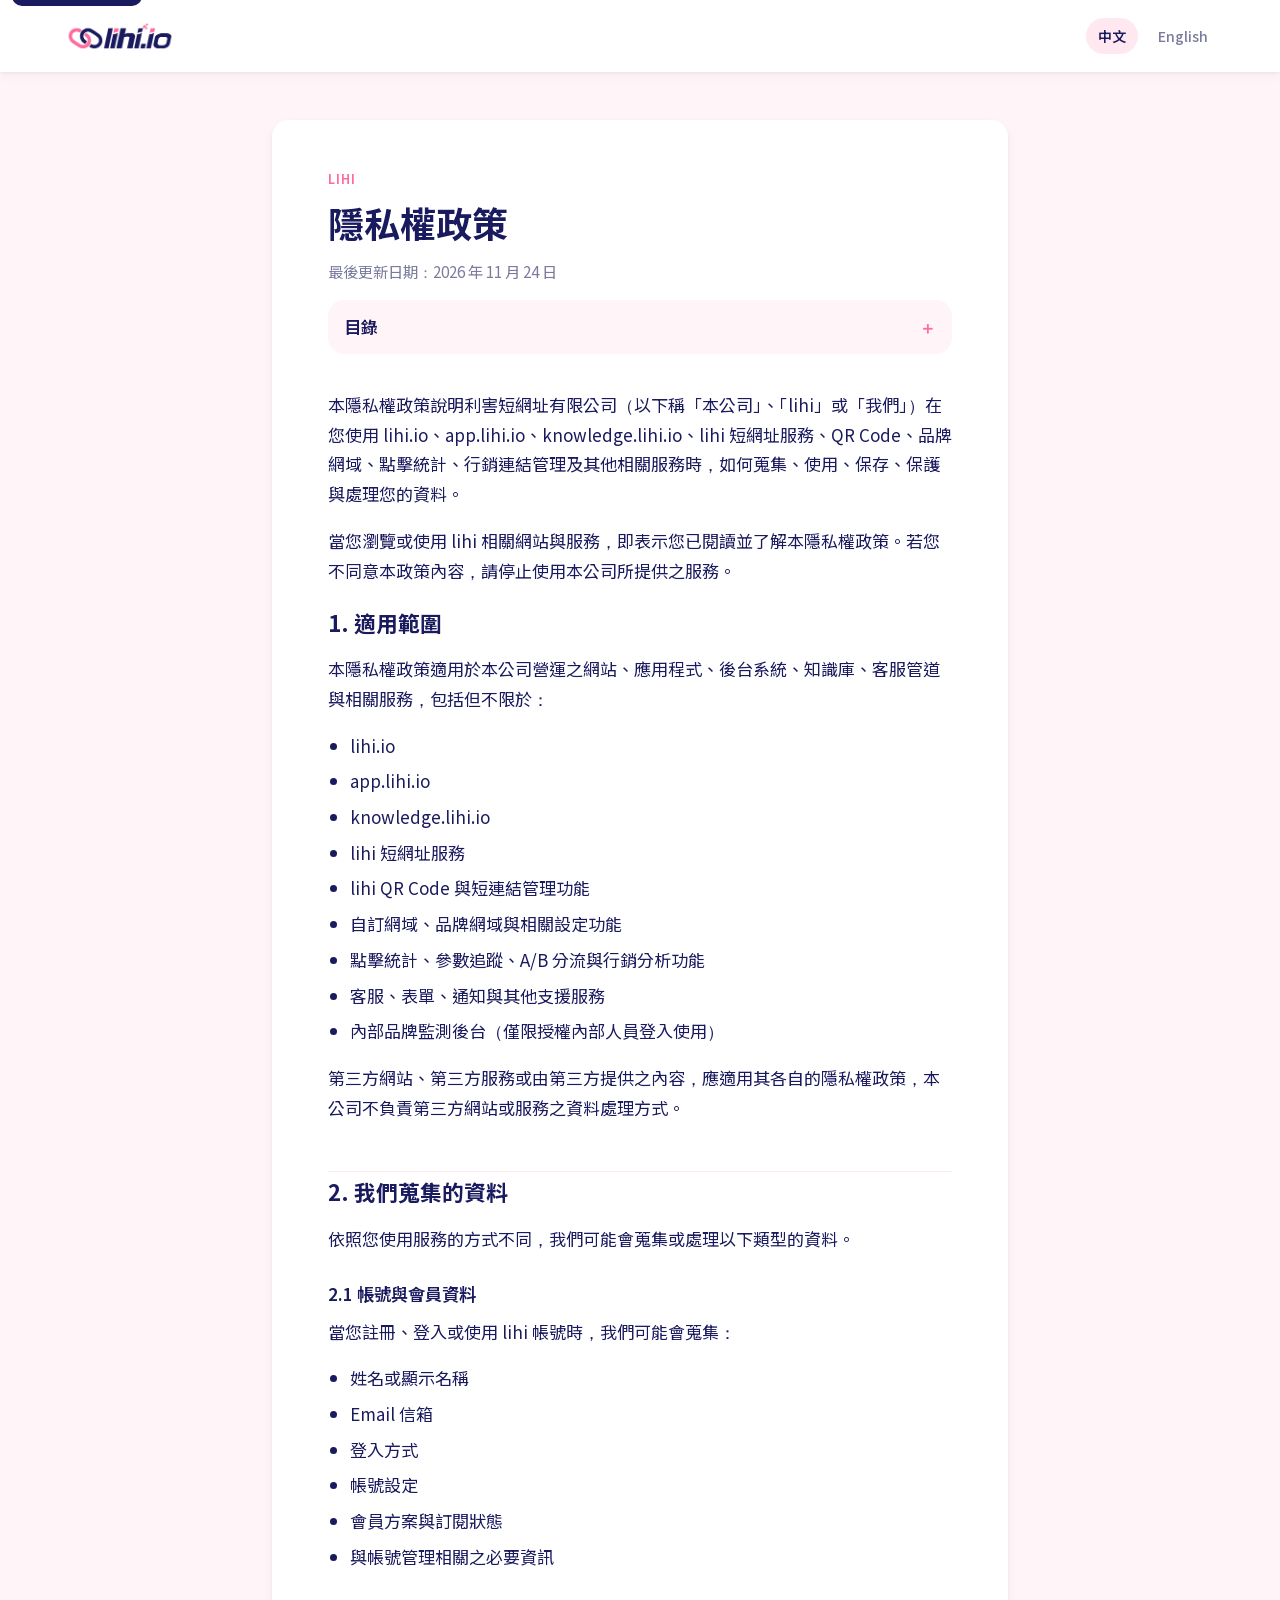
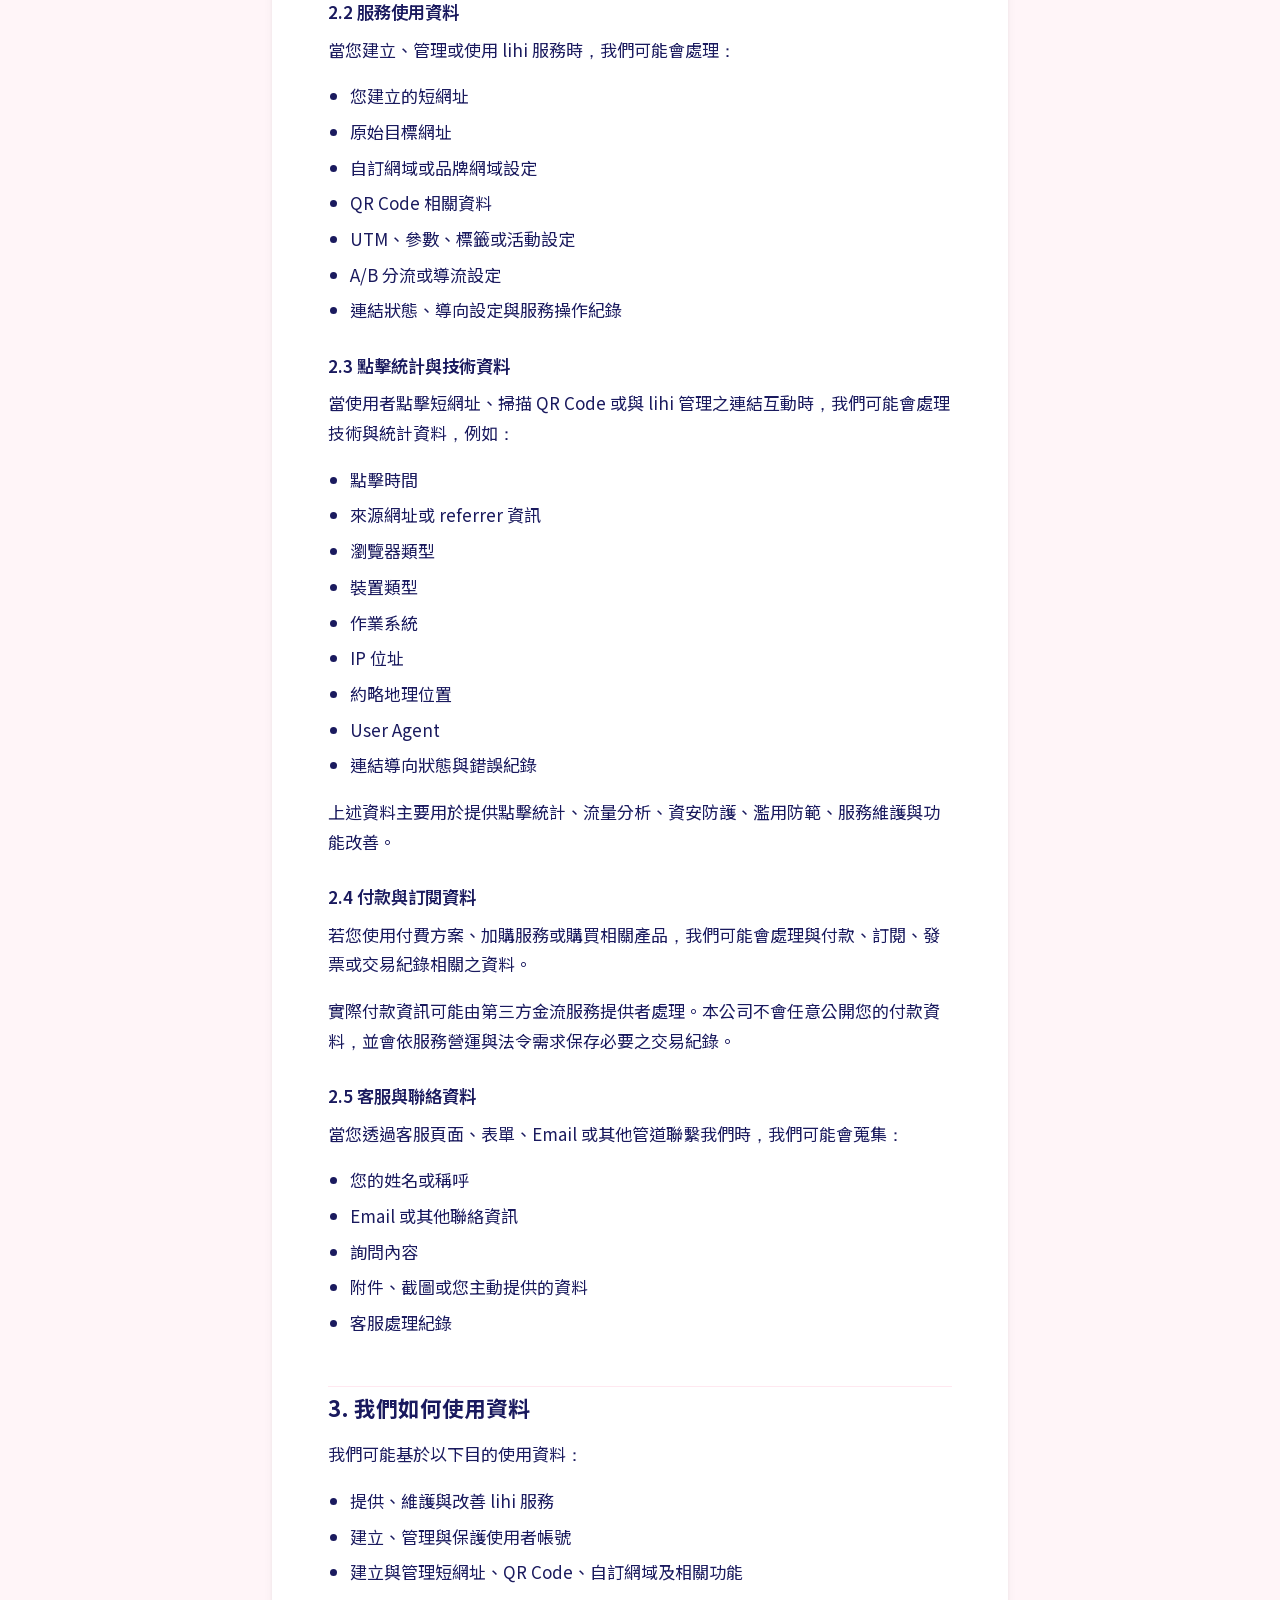
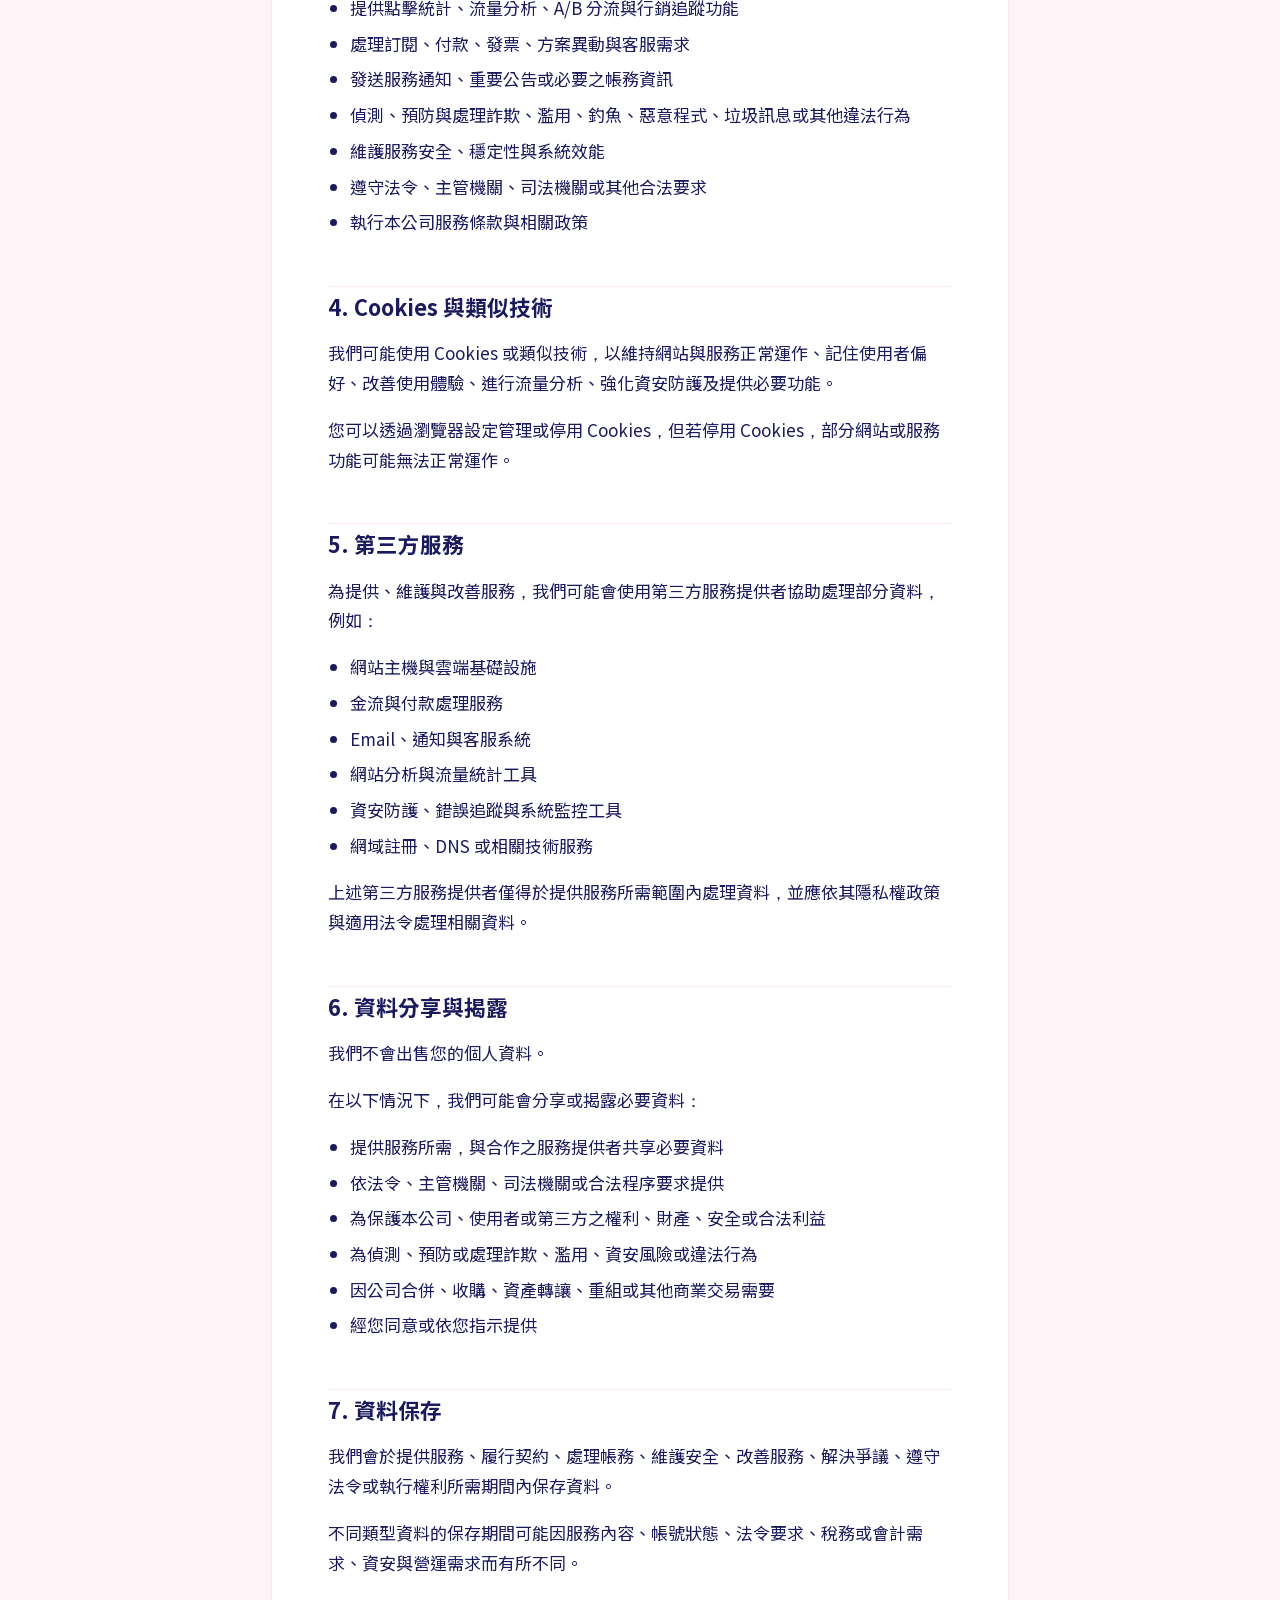
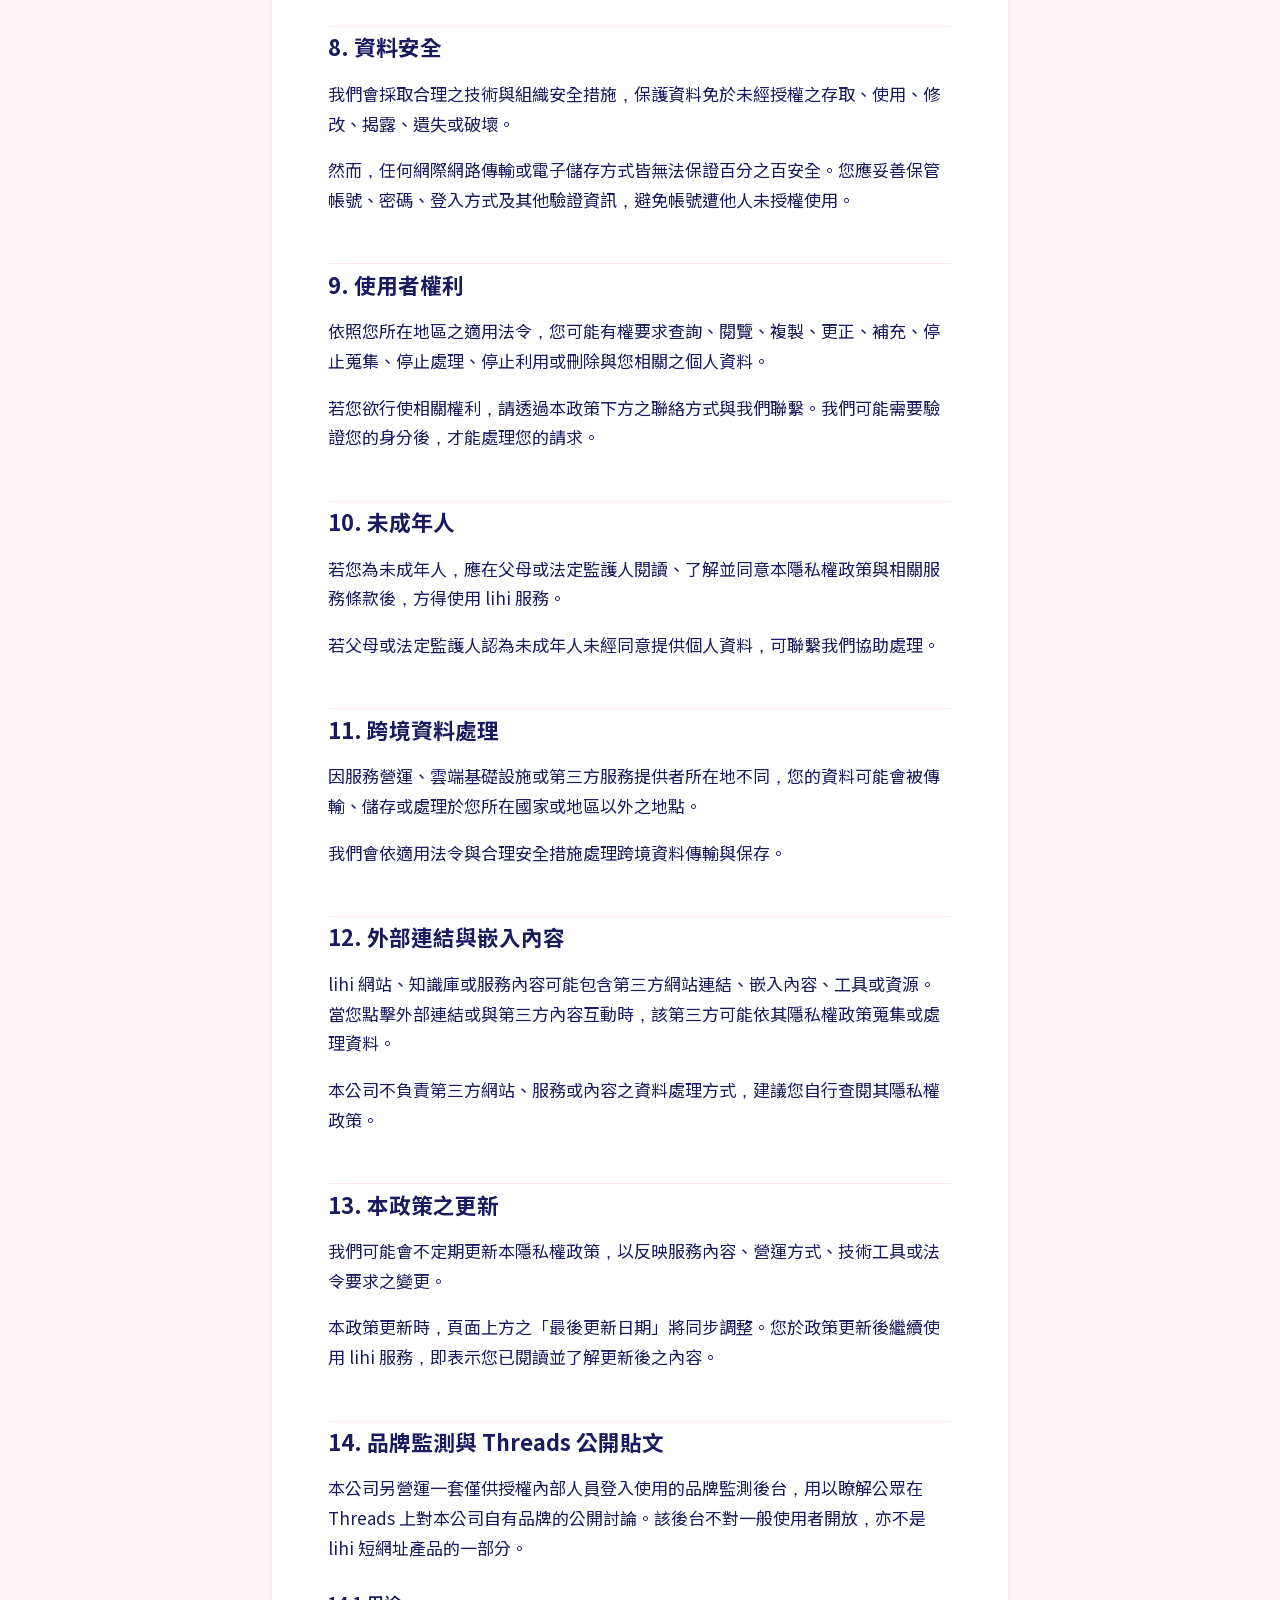
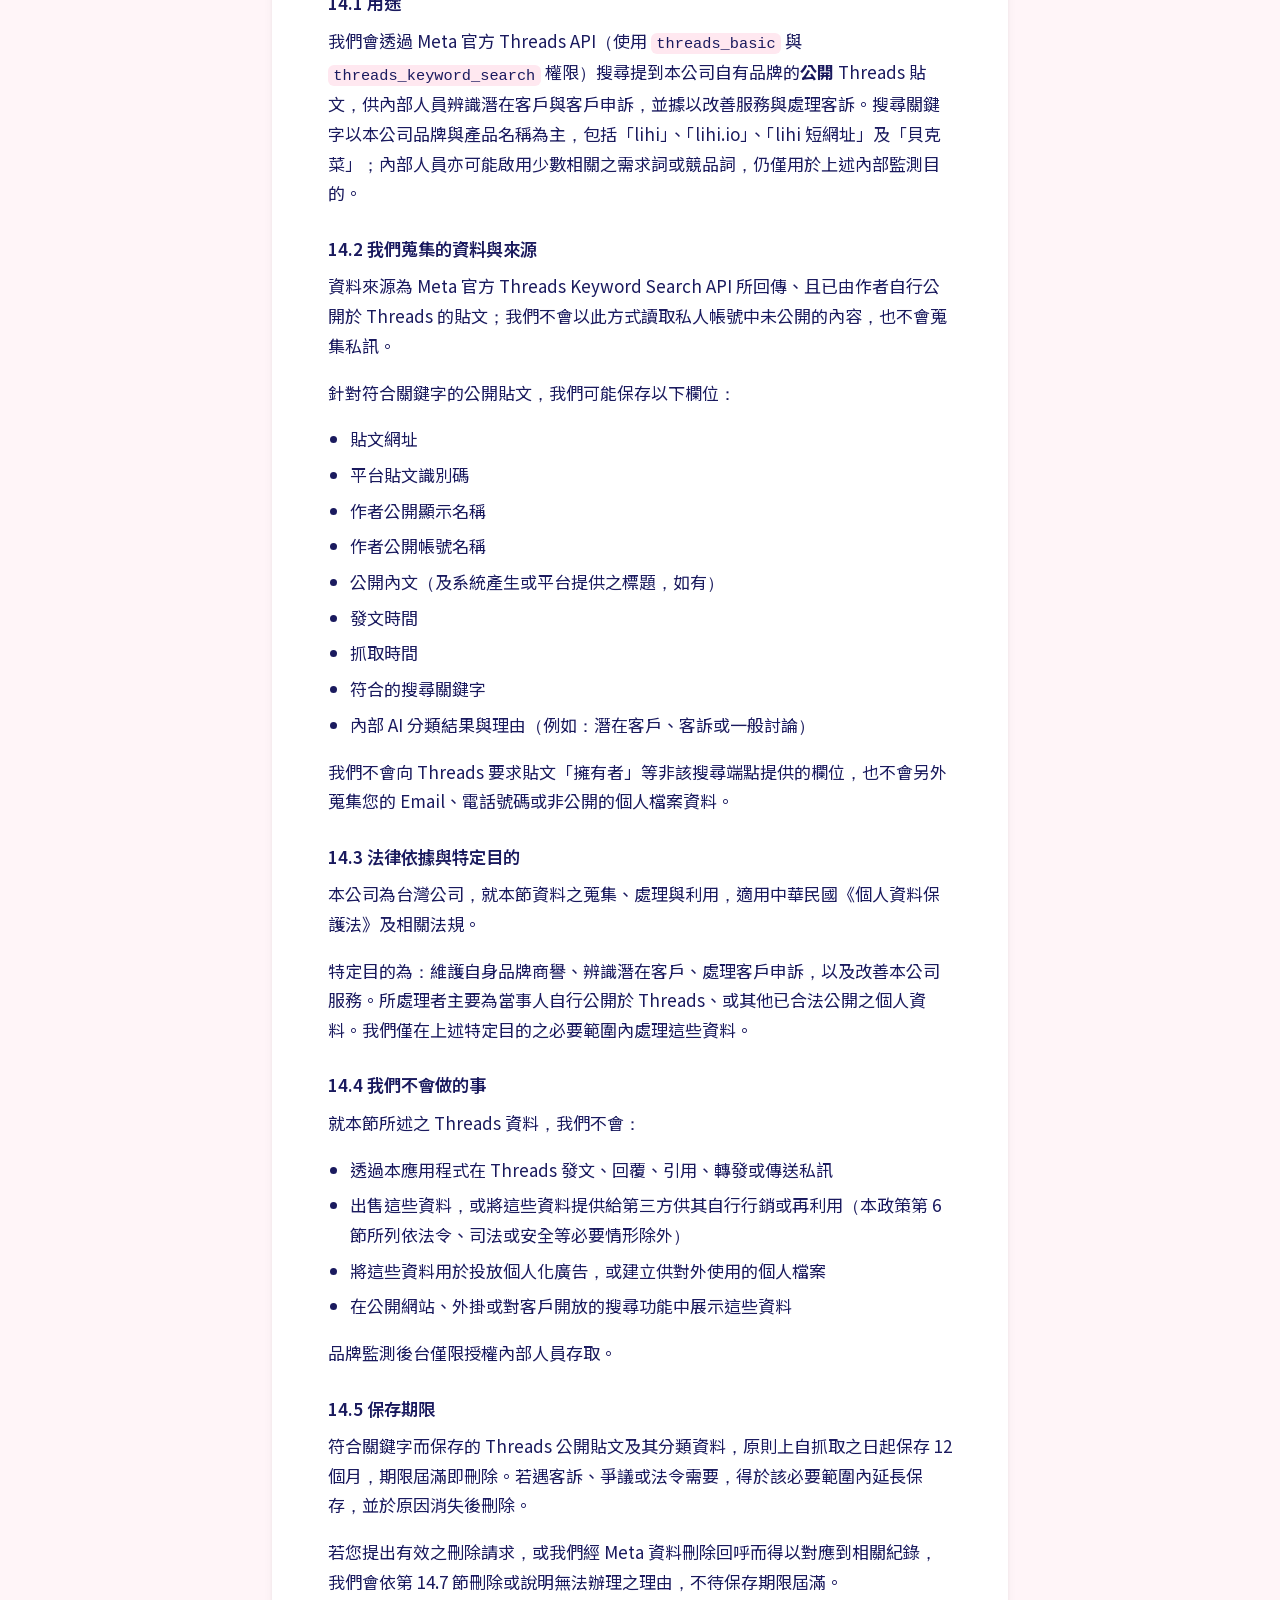
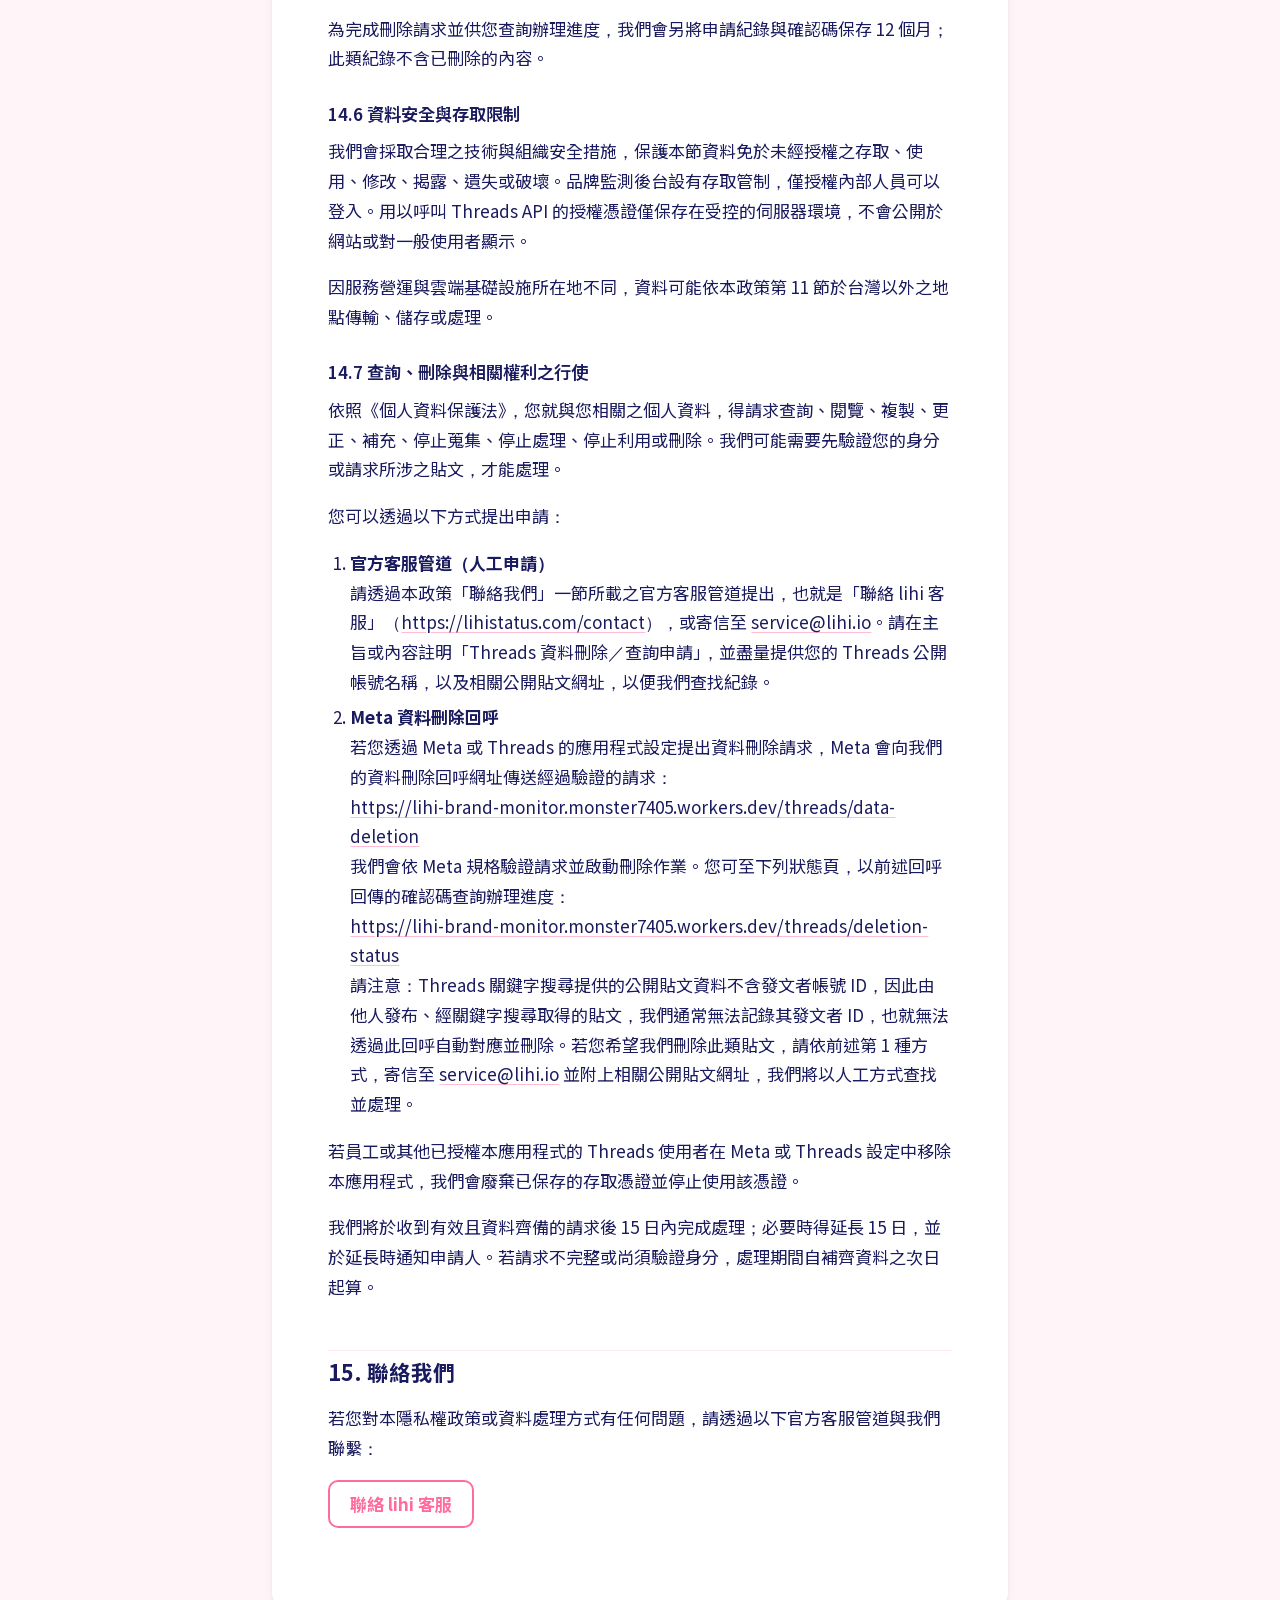
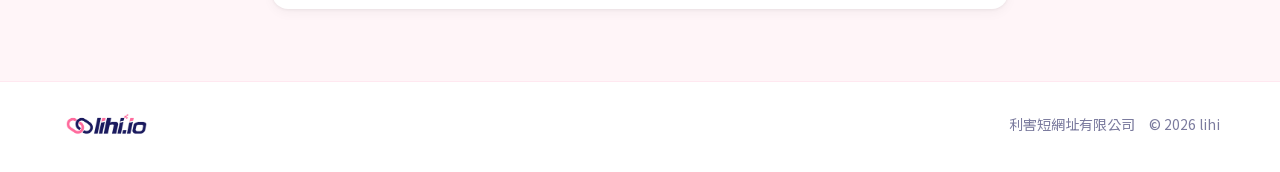
==== index.html @ 54e75914 "新增 lihi 公開隱私權政策靜態站（繁中與英文） 以 2026 年 11 月 24 日定稿製作完整 15 節政策頁，套用 lihi 品牌色與自托管字體，不加入追蹤碼。" ====
<!DOCTYPE html>
<html lang="zh-TW">
<head>
  <meta charset="utf-8">
  <meta name="viewport" content="width=device-width, initial-scale=1">
  <title>隱私權政策｜lihi</title>
  <meta name="description" content="利害短網址有限公司（lihi）隱私權政策。說明我們如何蒐集、使用、保存與保護您的資料，以及您如何查詢或申請刪除。最後更新日期：2026 年 11 月 24 日。">
  <link rel="canonical" href="https://jardinitsai.github.io/lihi-privacy/">
  <link rel="alternate" hreflang="zh-TW" href="https://jardinitsai.github.io/lihi-privacy/">
  <link rel="alternate" hreflang="en" href="https://jardinitsai.github.io/lihi-privacy/en/">
  <link rel="alternate" hreflang="x-default" href="https://jardinitsai.github.io/lihi-privacy/">
  <meta property="og:type" content="website">
  <meta property="og:title" content="隱私權政策｜lihi">
  <meta property="og:description" content="利害短網址有限公司（lihi）隱私權政策。說明我們如何蒐集、使用、保存與保護您的資料，以及您如何查詢或申請刪除。最後更新日期：2026 年 11 月 24 日。">
  <meta property="og:url" content="https://jardinitsai.github.io/lihi-privacy/">
  <meta property="og:image" content="https://jardinitsai.github.io/lihi-privacy/assets/lihi-logo-primary.png">
  <meta property="og:locale" content="zh_TW">
  <meta name="twitter:card" content="summary">
  <meta name="twitter:title" content="隱私權政策｜lihi">
  <meta name="twitter:description" content="利害短網址有限公司（lihi）隱私權政策。說明我們如何蒐集、使用、保存與保護您的資料，以及您如何查詢或申請刪除。最後更新日期：2026 年 11 月 24 日。">
  <link rel="icon" type="image/png" sizes="32x32" href="assets/favicon-32.png">
  <link rel="icon" type="image/png" sizes="16x16" href="assets/favicon-16.png">
  <link rel="apple-touch-icon" href="assets/apple-touch-icon.png">
  <link rel="stylesheet" href="css/style.css">
</head>
<body>
  <a class="skip" href="#content">跳到主要內容</a>
  <header class="site-header">
    <div class="header-inner">
      <a class="logo" href="https://lihi.io/" aria-label="lihi">
        <img src="assets/lihi-logo-primary.png" width="220" height="66" alt="lihi.io">
      </a>
      <nav class="lang-switch" aria-label="語言">
        <span class="current" aria-current="page">中文</span>
        <a href="en/" lang="en">English</a>
      </nav>
    </div>
  </header>
  <main>
    <div class="wrap">
      <article class="article-card" id="content">
        <p class="eyebrow">lihi</p>
        <h1>隱私權政策</h1>
        <p class="updated">最後更新日期：2026 年 11 月 24 日</p>
        
        <details class="toc">
  <summary>目錄</summary>
  <ol>
    <li><a href="#s1">1. 適用範圍</a></li>
    <li><a href="#s2">2. 我們蒐集的資料</a></li>
    <li><a href="#s3">3. 我們如何使用資料</a></li>
    <li><a href="#s4">4. Cookies 與類似技術</a></li>
    <li><a href="#s5">5. 第三方服務</a></li>
    <li><a href="#s6">6. 資料分享與揭露</a></li>
    <li><a href="#s7">7. 資料保存</a></li>
    <li><a href="#s8">8. 資料安全</a></li>
    <li><a href="#s9">9. 使用者權利</a></li>
    <li><a href="#s10">10. 未成年人</a></li>
    <li><a href="#s11">11. 跨境資料處理</a></li>
    <li><a href="#s12">12. 外部連結與嵌入內容</a></li>
    <li><a href="#s13">13. 本政策之更新</a></li>
    <li><a href="#s14">14. 品牌監測與 Threads 公開貼文</a></li>
    <li><a href="#s15">15. 聯絡我們</a></li>
  </ol>
</details>
        <div class="policy">
<p>本隱私權政策說明利害短網址有限公司（以下稱「本公司」、「lihi」或「我們」）在您使用 lihi.io、app.lihi.io、knowledge.lihi.io、lihi 短網址服務、QR Code、品牌網域、點擊統計、行銷連結管理及其他相關服務時，如何蒐集、使用、保存、保護與處理您的資料。</p>
<p>當您瀏覽或使用 lihi 相關網站與服務，即表示您已閱讀並了解本隱私權政策。若您不同意本政策內容，請停止使用本公司所提供之服務。</p>
<h2 id="s1">1. 適用範圍</h2>
<p>本隱私權政策適用於本公司營運之網站、應用程式、後台系統、知識庫、客服管道與相關服務，包括但不限於：</p>
<ul>
<li>lihi.io</li>
<li>app.lihi.io</li>
<li>knowledge.lihi.io</li>
<li>lihi 短網址服務</li>
<li>lihi QR Code 與短連結管理功能</li>
<li>自訂網域、品牌網域與相關設定功能</li>
<li>點擊統計、參數追蹤、A/B 分流與行銷分析功能</li>
<li>客服、表單、通知與其他支援服務</li>
<li>內部品牌監測後台（僅限授權內部人員登入使用）</li>
</ul>
<p>第三方網站、第三方服務或由第三方提供之內容，應適用其各自的隱私權政策，本公司不負責第三方網站或服務之資料處理方式。</p>
<h2 id="s2">2. 我們蒐集的資料</h2>
<p>依照您使用服務的方式不同，我們可能會蒐集或處理以下類型的資料。</p>
<h3 id="s2-1">2.1 帳號與會員資料</h3>
<p>當您註冊、登入或使用 lihi 帳號時，我們可能會蒐集：</p>
<ul>
<li>姓名或顯示名稱</li>
<li>Email 信箱</li>
<li>登入方式</li>
<li>帳號設定</li>
<li>會員方案與訂閱狀態</li>
<li>與帳號管理相關之必要資訊</li>
</ul>
<h3 id="s2-2">2.2 服務使用資料</h3>
<p>當您建立、管理或使用 lihi 服務時，我們可能會處理：</p>
<ul>
<li>您建立的短網址</li>
<li>原始目標網址</li>
<li>自訂網域或品牌網域設定</li>
<li>QR Code 相關資料</li>
<li>UTM、參數、標籤或活動設定</li>
<li>A/B 分流或導流設定</li>
<li>連結狀態、導向設定與服務操作紀錄</li>
</ul>
<h3 id="s2-3">2.3 點擊統計與技術資料</h3>
<p>當使用者點擊短網址、掃描 QR Code 或與 lihi 管理之連結互動時，我們可能會處理技術與統計資料，例如：</p>
<ul>
<li>點擊時間</li>
<li>來源網址或 referrer 資訊</li>
<li>瀏覽器類型</li>
<li>裝置類型</li>
<li>作業系統</li>
<li>IP 位址</li>
<li>約略地理位置</li>
<li>User Agent</li>
<li>連結導向狀態與錯誤紀錄</li>
</ul>
<p>上述資料主要用於提供點擊統計、流量分析、資安防護、濫用防範、服務維護與功能改善。</p>
<h3 id="s2-4">2.4 付款與訂閱資料</h3>
<p>若您使用付費方案、加購服務或購買相關產品，我們可能會處理與付款、訂閱、發票或交易紀錄相關之資料。</p>
<p>實際付款資訊可能由第三方金流服務提供者處理。本公司不會任意公開您的付款資料，並會依服務營運與法令需求保存必要之交易紀錄。</p>
<h3 id="s2-5">2.5 客服與聯絡資料</h3>
<p>當您透過客服頁面、表單、Email 或其他管道聯繫我們時，我們可能會蒐集：</p>
<ul>
<li>您的姓名或稱呼</li>
<li>Email 或其他聯絡資訊</li>
<li>詢問內容</li>
<li>附件、截圖或您主動提供的資料</li>
<li>客服處理紀錄</li>
</ul>
<h2 id="s3">3. 我們如何使用資料</h2>
<p>我們可能基於以下目的使用資料：</p>
<ul>
<li>提供、維護與改善 lihi 服務</li>
<li>建立、管理與保護使用者帳號</li>
<li>建立與管理短網址、QR Code、自訂網域及相關功能</li>
<li>提供點擊統計、流量分析、A/B 分流與行銷追蹤功能</li>
<li>處理訂閱、付款、發票、方案異動與客服需求</li>
<li>發送服務通知、重要公告或必要之帳務資訊</li>
<li>偵測、預防與處理詐欺、濫用、釣魚、惡意程式、垃圾訊息或其他違法行為</li>
<li>維護服務安全、穩定性與系統效能</li>
<li>遵守法令、主管機關、司法機關或其他合法要求</li>
<li>執行本公司服務條款與相關政策</li>
</ul>
<h2 id="s4">4. Cookies 與類似技術</h2>
<p>我們可能使用 Cookies 或類似技術，以維持網站與服務正常運作、記住使用者偏好、改善使用體驗、進行流量分析、強化資安防護及提供必要功能。</p>
<p>您可以透過瀏覽器設定管理或停用 Cookies，但若停用 Cookies，部分網站或服務功能可能無法正常運作。</p>
<h2 id="s5">5. 第三方服務</h2>
<p>為提供、維護與改善服務，我們可能會使用第三方服務提供者協助處理部分資料，例如：</p>
<ul>
<li>網站主機與雲端基礎設施</li>
<li>金流與付款處理服務</li>
<li>Email、通知與客服系統</li>
<li>網站分析與流量統計工具</li>
<li>資安防護、錯誤追蹤與系統監控工具</li>
<li>網域註冊、DNS 或相關技術服務</li>
</ul>
<p>上述第三方服務提供者僅得於提供服務所需範圍內處理資料，並應依其隱私權政策與適用法令處理相關資料。</p>
<h2 id="s6">6. 資料分享與揭露</h2>
<p>我們不會出售您的個人資料。</p>
<p>在以下情況下，我們可能會分享或揭露必要資料：</p>
<ul>
<li>提供服務所需，與合作之服務提供者共享必要資料</li>
<li>依法令、主管機關、司法機關或合法程序要求提供</li>
<li>為保護本公司、使用者或第三方之權利、財產、安全或合法利益</li>
<li>為偵測、預防或處理詐欺、濫用、資安風險或違法行為</li>
<li>因公司合併、收購、資產轉讓、重組或其他商業交易需要</li>
<li>經您同意或依您指示提供</li>
</ul>
<h2 id="s7">7. 資料保存</h2>
<p>我們會於提供服務、履行契約、處理帳務、維護安全、改善服務、解決爭議、遵守法令或執行權利所需期間內保存資料。</p>
<p>不同類型資料的保存期間可能因服務內容、帳號狀態、法令要求、稅務或會計需求、資安與營運需求而有所不同。</p>
<h2 id="s8">8. 資料安全</h2>
<p>我們會採取合理之技術與組織安全措施，保護資料免於未經授權之存取、使用、修改、揭露、遺失或破壞。</p>
<p>然而，任何網際網路傳輸或電子儲存方式皆無法保證百分之百安全。您應妥善保管帳號、密碼、登入方式及其他驗證資訊，避免帳號遭他人未授權使用。</p>
<h2 id="s9">9. 使用者權利</h2>
<p>依照您所在地區之適用法令，您可能有權要求查詢、閱覽、複製、更正、補充、停止蒐集、停止處理、停止利用或刪除與您相關之個人資料。</p>
<p>若您欲行使相關權利，請透過本政策下方之聯絡方式與我們聯繫。我們可能需要驗證您的身分後，才能處理您的請求。</p>
<h2 id="s10">10. 未成年人</h2>
<p>若您為未成年人，應在父母或法定監護人閱讀、了解並同意本隱私權政策與相關服務條款後，方得使用 lihi 服務。</p>
<p>若父母或法定監護人認為未成年人未經同意提供個人資料，可聯繫我們協助處理。</p>
<h2 id="s11">11. 跨境資料處理</h2>
<p>因服務營運、雲端基礎設施或第三方服務提供者所在地不同，您的資料可能會被傳輸、儲存或處理於您所在國家或地區以外之地點。</p>
<p>我們會依適用法令與合理安全措施處理跨境資料傳輸與保存。</p>
<h2 id="s12">12. 外部連結與嵌入內容</h2>
<p>lihi 網站、知識庫或服務內容可能包含第三方網站連結、嵌入內容、工具或資源。當您點擊外部連結或與第三方內容互動時，該第三方可能依其隱私權政策蒐集或處理資料。</p>
<p>本公司不負責第三方網站、服務或內容之資料處理方式，建議您自行查閱其隱私權政策。</p>
<h2 id="s13">13. 本政策之更新</h2>
<p>我們可能會不定期更新本隱私權政策，以反映服務內容、營運方式、技術工具或法令要求之變更。</p>
<p>本政策更新時，頁面上方之「最後更新日期」將同步調整。您於政策更新後繼續使用 lihi 服務，即表示您已閱讀並了解更新後之內容。</p>
<h2 id="s14">14. 品牌監測與 Threads 公開貼文</h2>
<p>本公司另營運一套僅供授權內部人員登入使用的品牌監測後台，用以瞭解公眾在 Threads 上對本公司自有品牌的公開討論。該後台不對一般使用者開放，亦不是 lihi 短網址產品的一部分。</p>
<h3 id="s14-1">14.1 用途</h3>
<p>我們會透過 Meta 官方 Threads API（使用 <code>threads_basic</code> 與 <code>threads_keyword_search</code> 權限）搜尋提到本公司自有品牌的<strong>公開</strong> Threads 貼文，供內部人員辨識潛在客戶與客戶申訴，並據以改善服務與處理客訴。搜尋關鍵字以本公司品牌與產品名稱為主，包括「lihi」、「lihi.io」、「lihi 短網址」及「貝克菜」；內部人員亦可能啟用少數相關之需求詞或競品詞，仍僅用於上述內部監測目的。</p>
<h3 id="s14-2">14.2 我們蒐集的資料與來源</h3>
<p>資料來源為 Meta 官方 Threads Keyword Search API 所回傳、且已由作者自行公開於 Threads 的貼文；我們不會以此方式讀取私人帳號中未公開的內容，也不會蒐集私訊。</p>
<p>針對符合關鍵字的公開貼文，我們可能保存以下欄位：</p>
<ul>
<li>貼文網址</li>
<li>平台貼文識別碼</li>
<li>作者公開顯示名稱</li>
<li>作者公開帳號名稱</li>
<li>公開內文（及系統產生或平台提供之標題，如有）</li>
<li>發文時間</li>
<li>抓取時間</li>
<li>符合的搜尋關鍵字</li>
<li>內部 AI 分類結果與理由（例如：潛在客戶、客訴或一般討論）</li>
</ul>
<p>我們不會向 Threads 要求貼文「擁有者」等非該搜尋端點提供的欄位，也不會另外蒐集您的 Email、電話號碼或非公開的個人檔案資料。</p>
<h3 id="s14-3">14.3 法律依據與特定目的</h3>
<p>本公司為台灣公司，就本節資料之蒐集、處理與利用，適用中華民國《個人資料保護法》及相關法規。</p>
<p>特定目的為：維護自身品牌商譽、辨識潛在客戶、處理客戶申訴，以及改善本公司服務。所處理者主要為當事人自行公開於 Threads、或其他已合法公開之個人資料。我們僅在上述特定目的之必要範圍內處理這些資料。</p>
<h3 id="s14-4">14.4 我們不會做的事</h3>
<p>就本節所述之 Threads 資料，我們不會：</p>
<ul>
<li>透過本應用程式在 Threads 發文、回覆、引用、轉發或傳送私訊</li>
<li>出售這些資料，或將這些資料提供給第三方供其自行行銷或再利用（本政策第 6 節所列依法令、司法或安全等必要情形除外）</li>
<li>將這些資料用於投放個人化廣告，或建立供對外使用的個人檔案</li>
<li>在公開網站、外掛或對客戶開放的搜尋功能中展示這些資料</li>
</ul>
<p>品牌監測後台僅限授權內部人員存取。</p>
<h3 id="s14-5">14.5 保存期限</h3>
<p>符合關鍵字而保存的 Threads 公開貼文及其分類資料，原則上自抓取之日起保存 12 個月，期限屆滿即刪除。若遇客訴、爭議或法令需要，得於該必要範圍內延長保存，並於原因消失後刪除。</p>
<p>若您提出有效之刪除請求，或我們經 Meta 資料刪除回呼而得以對應到相關紀錄，我們會依第 14.7 節刪除或說明無法辦理之理由，不待保存期限屆滿。</p>
<p>為完成刪除請求並供您查詢辦理進度，我們會另將申請紀錄與確認碼保存 12 個月；此類紀錄不含已刪除的內容。</p>
<h3 id="s14-6">14.6 資料安全與存取限制</h3>
<p>我們會採取合理之技術與組織安全措施，保護本節資料免於未經授權之存取、使用、修改、揭露、遺失或破壞。品牌監測後台設有存取管制，僅授權內部人員可以登入。用以呼叫 Threads API 的授權憑證僅保存在受控的伺服器環境，不會公開於網站或對一般使用者顯示。</p>
<p>因服務營運與雲端基礎設施所在地不同，資料可能依本政策第 11 節於台灣以外之地點傳輸、儲存或處理。</p>
<h3 id="s14-7">14.7 查詢、刪除與相關權利之行使</h3>
<p>依照《個人資料保護法》，您就與您相關之個人資料，得請求查詢、閱覽、複製、更正、補充、停止蒐集、停止處理、停止利用或刪除。我們可能需要先驗證您的身分或請求所涉之貼文，才能處理。</p>
<p>您可以透過以下方式提出申請：</p>
<ol>
<li><strong>官方客服管道（人工申請）</strong><br />
請透過本政策「聯絡我們」一節所載之官方客服管道提出，也就是「聯絡 lihi 客服」（<a href="https://lihistatus.com/contact">https://lihistatus.com/contact</a>），或寄信至 <a href="mailto:service@lihi.io">service@lihi.io</a>。請在主旨或內容註明「Threads 資料刪除／查詢申請」，並盡量提供您的 Threads 公開帳號名稱，以及相關公開貼文網址，以便我們查找紀錄。</li>
<li><strong>Meta 資料刪除回呼</strong><br />
若您透過 Meta 或 Threads 的應用程式設定提出資料刪除請求，Meta 會向我們的資料刪除回呼網址傳送經過驗證的請求：<br />
<a href="https://lihi-brand-monitor.monster7405.workers.dev/threads/data-deletion">https://lihi-brand-monitor.monster7405.workers.dev/threads/data-deletion</a><br />
我們會依 Meta 規格驗證請求並啟動刪除作業。您可至下列狀態頁，以前述回呼回傳的確認碼查詢辦理進度：<br />
<a href="https://lihi-brand-monitor.monster7405.workers.dev/threads/deletion-status">https://lihi-brand-monitor.monster7405.workers.dev/threads/deletion-status</a><br />
請注意：Threads 關鍵字搜尋提供的公開貼文資料不含發文者帳號 ID，因此由他人發布、經關鍵字搜尋取得的貼文，我們通常無法記錄其發文者 ID，也就無法透過此回呼自動對應並刪除。若您希望我們刪除此類貼文，請依前述第 1 種方式，寄信至 <a href="mailto:service@lihi.io">service@lihi.io</a> 並附上相關公開貼文網址，我們將以人工方式查找並處理。</li>
</ol>
<p>若員工或其他已授權本應用程式的 Threads 使用者在 Meta 或 Threads 設定中移除本應用程式，我們會廢棄已保存的存取憑證並停止使用該憑證。</p>
<p>我們將於收到有效且資料齊備的請求後 15 日內完成處理；必要時得延長 15 日，並於延長時通知申請人。若請求不完整或尚須驗證身分，處理期間自補齊資料之次日起算。</p>
<h2 id="s15">15. 聯絡我們</h2>
<p>若您對本隱私權政策或資料處理方式有任何問題，請透過以下官方客服管道與我們聯繫：</p>
<p><a class="btn-secondary" href="https://lihistatus.com/contact" target="_blank" rel="noopener noreferrer">聯絡 lihi 客服</a></p>

        </div>
      </article>
    </div>
  </main>
  <footer class="site-footer">
    <div class="footer-inner">
      <div class="footer-brand">
        <img src="assets/lihi-logo-primary.png" width="160" height="48" alt="">
      </div>
      <p class="footer-meta">利害短網址有限公司　© 2026 lihi</p>
    </div>
  </footer>
</body>
</html>
---- css/style.css ----
:root {
  --brand-pink: #FF6B9D;
  --cta-pink: #FF6B9D;
  --cta-pink-hover: #E8558A;
  --brand-navy: #1A1A5E;
  --text-primary: #1A1A5E;
  --text-muted: #7B7B9E;
  --bg-wash: #FFF5F8;
  --bg-pink-soft: #FFE8F0;
  --success: #22C55E;
  --danger: #EF4444;
  --white: #FFFFFF;
  --nav-h: 72px;
  --max-w: 1200px;
  --measure: 46rem;
  --radius-card: 16px;
  --radius-btn: 10px;
  --shadow: 0 1px 3px rgba(0, 0, 0, 0.06), 0 4px 12px rgba(0, 0, 0, 0.04);
  --shadow-hover: 0 4px 12px rgba(0, 0, 0, 0.08), 0 8px 24px rgba(0, 0, 0, 0.06);
}

@font-face {
  font-family: "Inter";
  font-style: normal;
  font-weight: 400;
  font-display: swap;
  src: url("../assets/fonts/inter-400.woff2") format("woff2");
}
@font-face {
  font-family: "Inter";
  font-style: normal;
  font-weight: 500;
  font-display: swap;
  src: url("../assets/fonts/inter-500.woff2") format("woff2");
}
@font-face {
  font-family: "Inter";
  font-style: normal;
  font-weight: 600;
  font-display: swap;
  src: url("../assets/fonts/inter-600.woff2") format("woff2");
}
@font-face {
  font-family: "Inter";
  font-style: normal;
  font-weight: 700;
  font-display: swap;
  src: url("../assets/fonts/inter-700.woff2") format("woff2");
}
@font-face {
  font-family: "Noto Sans TC";
  font-style: normal;
  font-weight: 400;
  font-display: swap;
  src: url("../assets/fonts/noto-sans-tc-400.woff2") format("woff2");
}
@font-face {
  font-family: "Noto Sans TC";
  font-style: normal;
  font-weight: 500;
  font-display: swap;
  src: url("../assets/fonts/noto-sans-tc-500.woff2") format("woff2");
}
@font-face {
  font-family: "Noto Sans TC";
  font-style: normal;
  font-weight: 600;
  font-display: swap;
  src: url("../assets/fonts/noto-sans-tc-600.woff2") format("woff2");
}
@font-face {
  font-family: "Noto Sans TC";
  font-style: normal;
  font-weight: 700;
  font-display: swap;
  src: url("../assets/fonts/noto-sans-tc-700.woff2") format("woff2");
}

*,
*::before,
*::after { box-sizing: border-box; }

html {
  scroll-behavior: smooth;
  scroll-padding-top: calc(var(--nav-h) + 12px);
}

html, body {
  margin: 0;
  padding: 0;
  max-width: 100%;
  overflow-x: hidden;
}

body {
  font-family: "Noto Sans TC", "Inter", "PingFang TC", "Microsoft JhengHei", sans-serif;
  font-weight: 400;
  color: var(--text-primary);
  background: var(--bg-wash);
  line-height: 1.75;
  font-size: 17px;
  min-height: 100vh;
}

img { max-width: 100%; height: auto; border: 0; }

a {
  color: var(--brand-navy);
  text-decoration-color: rgba(255, 107, 157, 0.45);
  text-underline-offset: 0.15em;
  overflow-wrap: anywhere;
  word-break: break-word;
}
a:hover { color: var(--cta-pink-hover); text-decoration-color: var(--cta-pink-hover); }

code {
  font-family: ui-monospace, SFMono-Regular, Menlo, Consolas, monospace;
  font-size: 0.9em;
  background: var(--bg-pink-soft);
  padding: 0.1em 0.35em;
  border-radius: 6px;
  overflow-wrap: anywhere;
  word-break: break-word;
}

.skip {
  position: absolute;
  left: 12px;
  top: -40px;
  background: var(--brand-navy);
  color: var(--white);
  padding: 8px 14px;
  border-radius: var(--radius-btn);
  z-index: 100;
}
.skip:focus { top: 12px; }

.site-header {
  position: sticky;
  top: 0;
  z-index: 50;
  height: var(--nav-h);
  background: var(--white);
  box-shadow: var(--shadow);
}

.header-inner,
.footer-inner,
.wrap {
  width: 100%;
  max-width: var(--max-w);
  margin: 0 auto;
  padding-left: 20px;
  padding-right: 20px;
}

.header-inner {
  height: var(--nav-h);
  display: flex;
  align-items: center;
  justify-content: space-between;
  gap: 16px;
}

.logo {
  display: flex;
  align-items: center;
  flex: 0 1 auto;
  min-width: 0;
}
.logo img {
  display: block;
  height: 36px;
  width: auto;
  max-width: min(220px, 58vw);
}

.lang-switch {
  display: flex;
  align-items: center;
  gap: 8px;
  flex: 0 0 auto;
  font-size: 14px;
  font-weight: 500;
}
.lang-switch a,
.lang-switch span {
  display: inline-block;
  padding: 6px 12px;
  border-radius: 999px;
  text-decoration: none;
}
.lang-switch .current {
  background: var(--bg-pink-soft);
  color: var(--brand-navy);
  font-weight: 600;
}
.lang-switch a {
  color: var(--text-muted);
}
.lang-switch a:hover {
  color: var(--cta-pink-hover);
  background: var(--bg-pink-soft);
}

main { padding: 32px 0 72px; }

.article-card {
  max-width: var(--measure);
  margin: 0 auto;
  background: var(--white);
  border-radius: var(--radius-card);
  box-shadow: var(--shadow);
  padding: 32px 24px 48px;
}

@media (min-width: 768px) {
  .article-card { padding: 48px 56px 64px; }
  main { padding-top: 48px; }
}

.eyebrow {
  margin: 0 0 8px;
  color: var(--brand-pink);
  font-weight: 600;
  font-size: 13px;
  letter-spacing: 0.08em;
  text-transform: uppercase;
}

h1 {
  margin: 0 0 12px;
  font-size: clamp(1.75rem, 4vw, 2.25rem);
  font-weight: 700;
  line-height: 1.3;
  color: var(--brand-navy);
}

.updated {
  margin: 0 0 16px;
  color: var(--text-muted);
  font-size: 0.95rem;
}

.lang-note {
  margin: 0 0 28px;
  padding: 12px 16px;
  background: var(--bg-pink-soft);
  border-radius: 10px;
  color: var(--text-primary);
  font-size: 0.95rem;
}

.toc {
  margin: 0 0 36px;
  padding: 12px 16px;
  background: var(--bg-wash);
  border-radius: var(--radius-card);
}
.toc summary {
  cursor: pointer;
  font-weight: 600;
  color: var(--brand-navy);
  list-style: none;
}
.toc summary::-webkit-details-marker { display: none; }
.toc summary::after {
  content: "＋";
  float: right;
  color: var(--brand-pink);
  font-weight: 700;
}
.toc[open] summary::after { content: "－"; }
.toc ol {
  margin: 12px 0 0;
  padding: 0 0 0 1.25rem;
}
.toc li { margin: 0.25rem 0; }
.toc a { text-decoration: none; }
.toc a:hover { text-decoration: underline; }

.policy h2 {
  margin: 2.25em 0 0.75em;
  padding-top: 0.25em;
  font-size: 1.35rem;
  font-weight: 700;
  line-height: 1.4;
  color: var(--brand-navy);
  border-top: 1px solid var(--bg-pink-soft);
}
.policy h2:first-of-type { border-top: 0; margin-top: 0.5em; }
.policy h3 {
  margin: 1.6em 0 0.6em;
  font-size: 1.08rem;
  font-weight: 600;
  line-height: 1.45;
  color: var(--brand-navy);
}
.policy p, .policy li { color: var(--text-primary); }
.policy p { margin: 0 0 1em; }
.policy ul, .policy ol { margin: 0 0 1em; padding-left: 1.4rem; }
.policy li { margin: 0.3em 0; }
.policy li + li { margin-top: 0.35em; }

.btn-secondary {
  display: inline-block;
  padding: 12px 20px;
  border: 2px solid var(--cta-pink);
  border-radius: var(--radius-btn);
  color: var(--cta-pink);
  font-weight: 700;
  text-decoration: none;
  line-height: 1.2;
}
.btn-secondary:hover {
  background: var(--cta-pink);
  color: var(--white);
  text-decoration: none;
}

.site-footer {
  background: var(--white);
  border-top: 1px solid var(--bg-pink-soft);
  padding: 28px 0 36px;
  color: var(--text-muted);
  font-size: 14px;
}
.footer-inner {
  display: flex;
  flex-wrap: wrap;
  align-items: center;
  justify-content: space-between;
  gap: 16px;
}
.footer-brand {
  display: flex;
  align-items: center;
  gap: 12px;
  min-width: 0;
}
.footer-brand img {
  height: 28px;
  width: auto;
  max-width: 160px;
}
.footer-meta { margin: 0; max-width: 100%; }
.footer-meta a { color: var(--text-muted); }
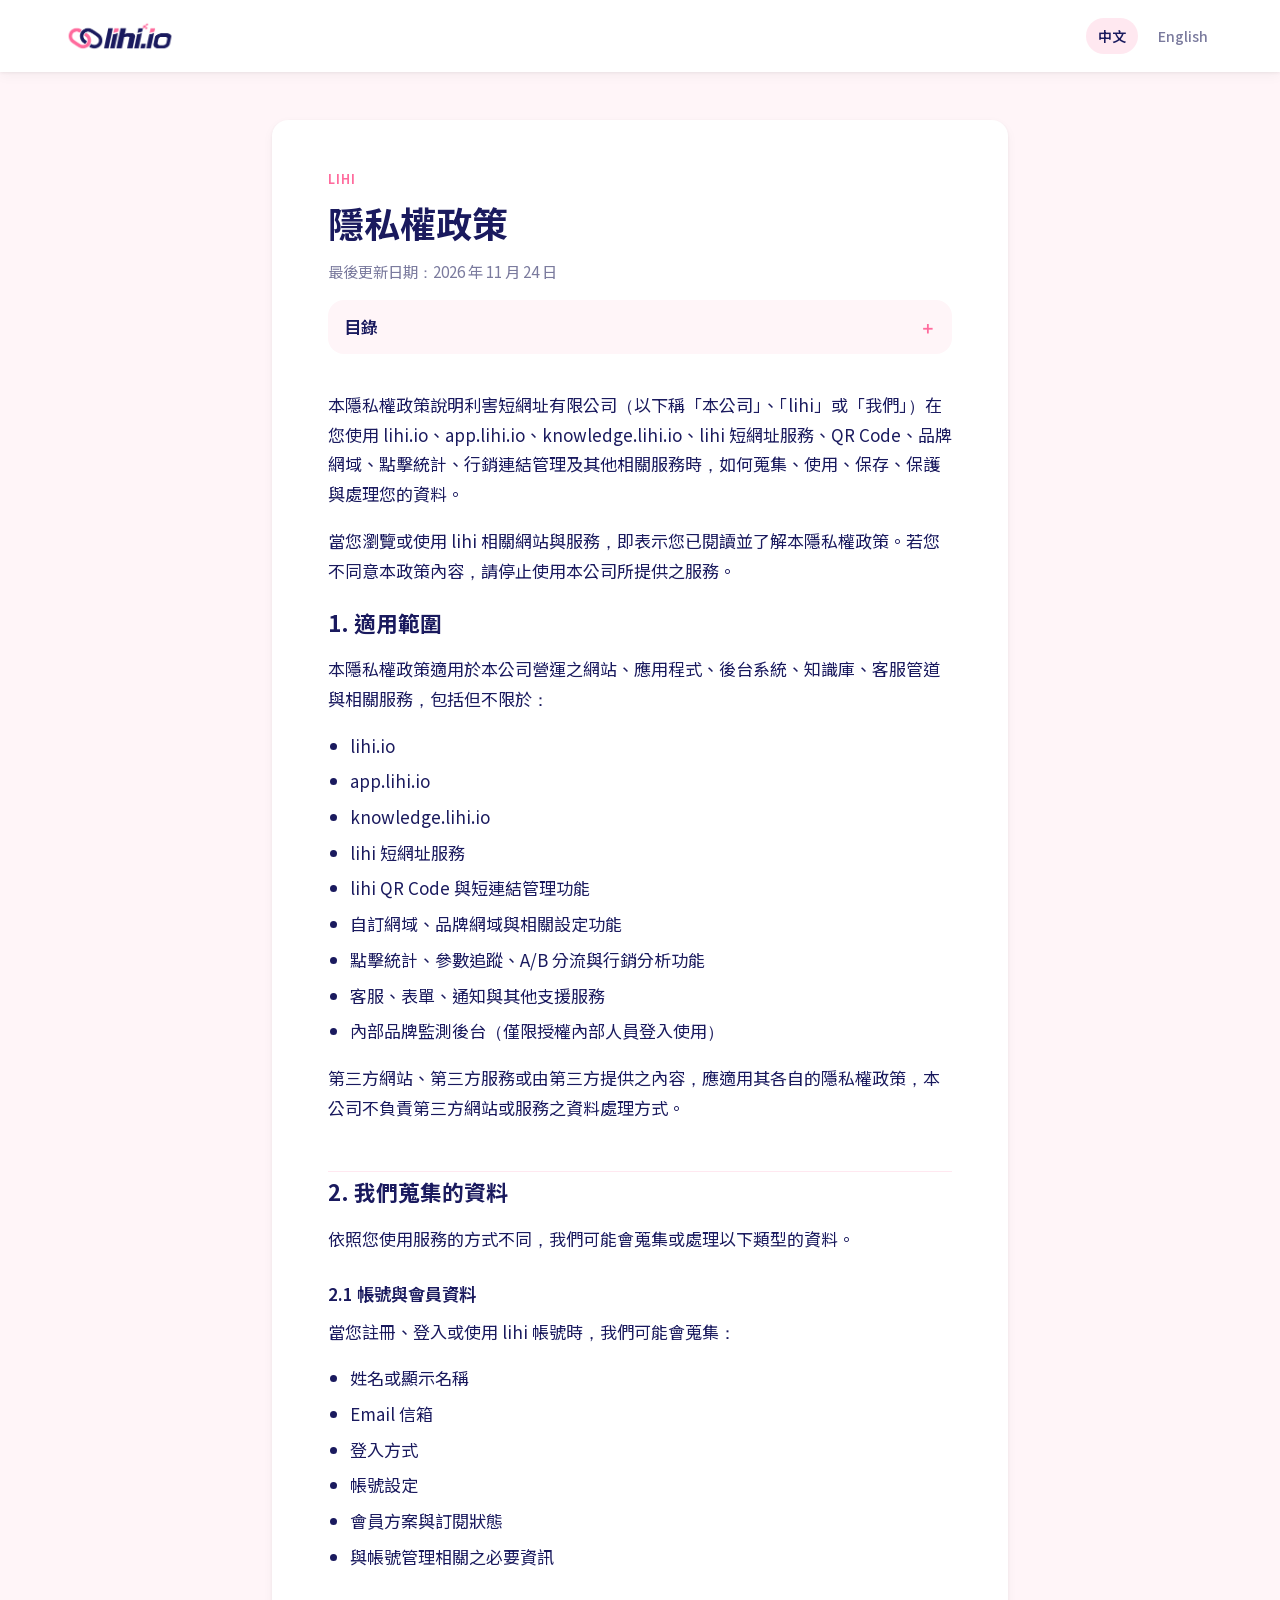
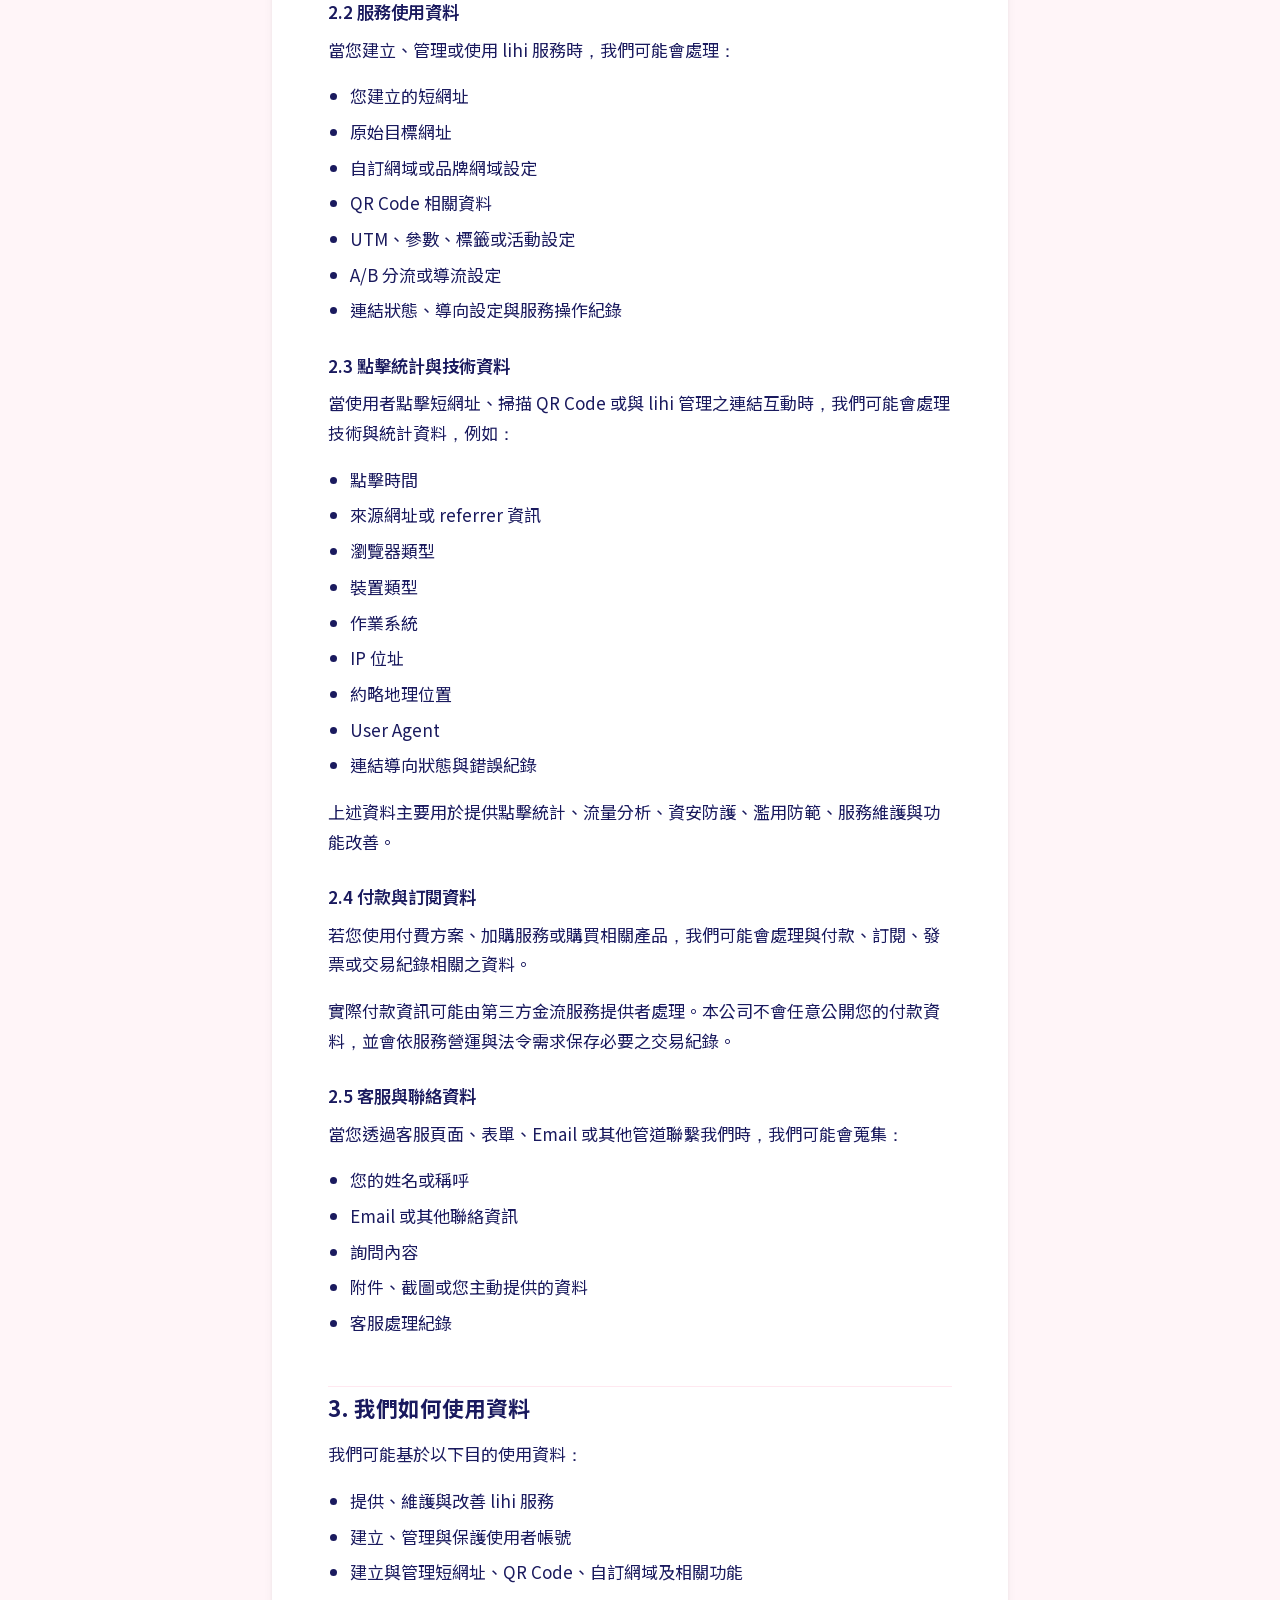
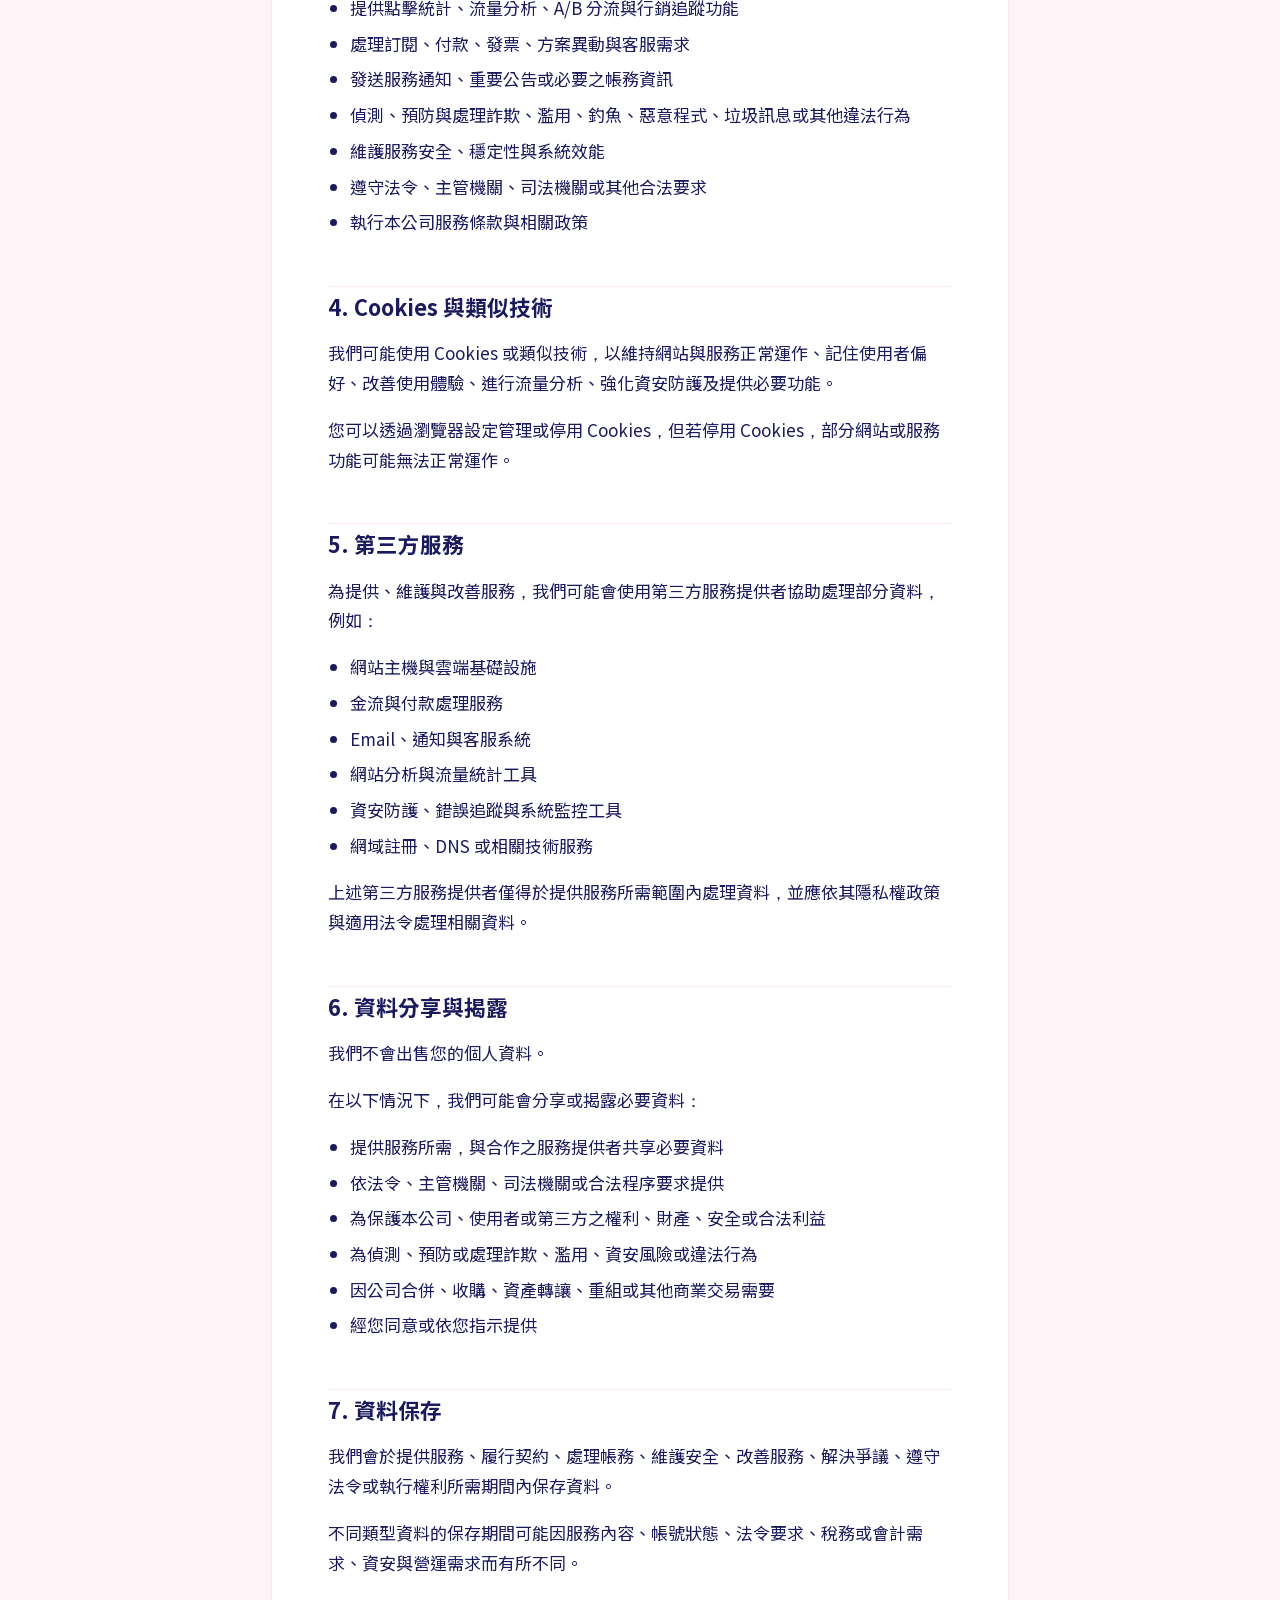
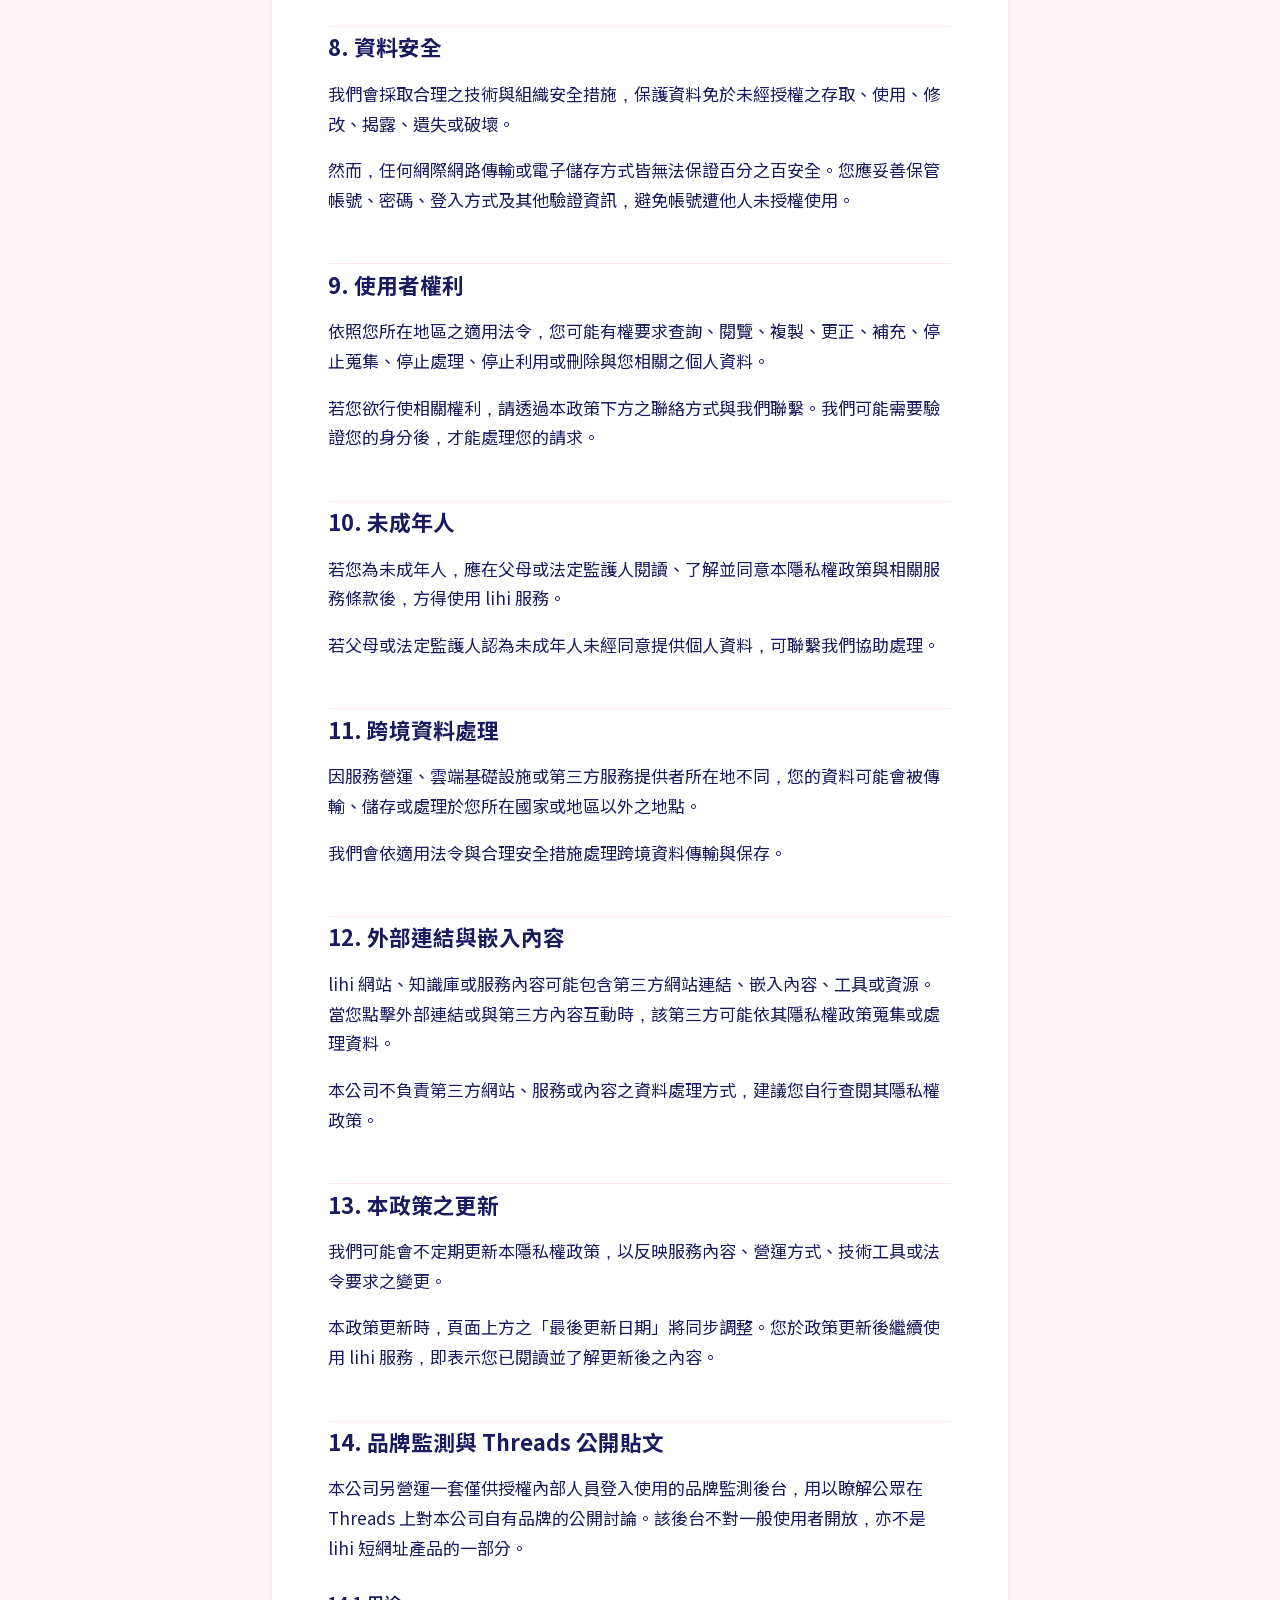
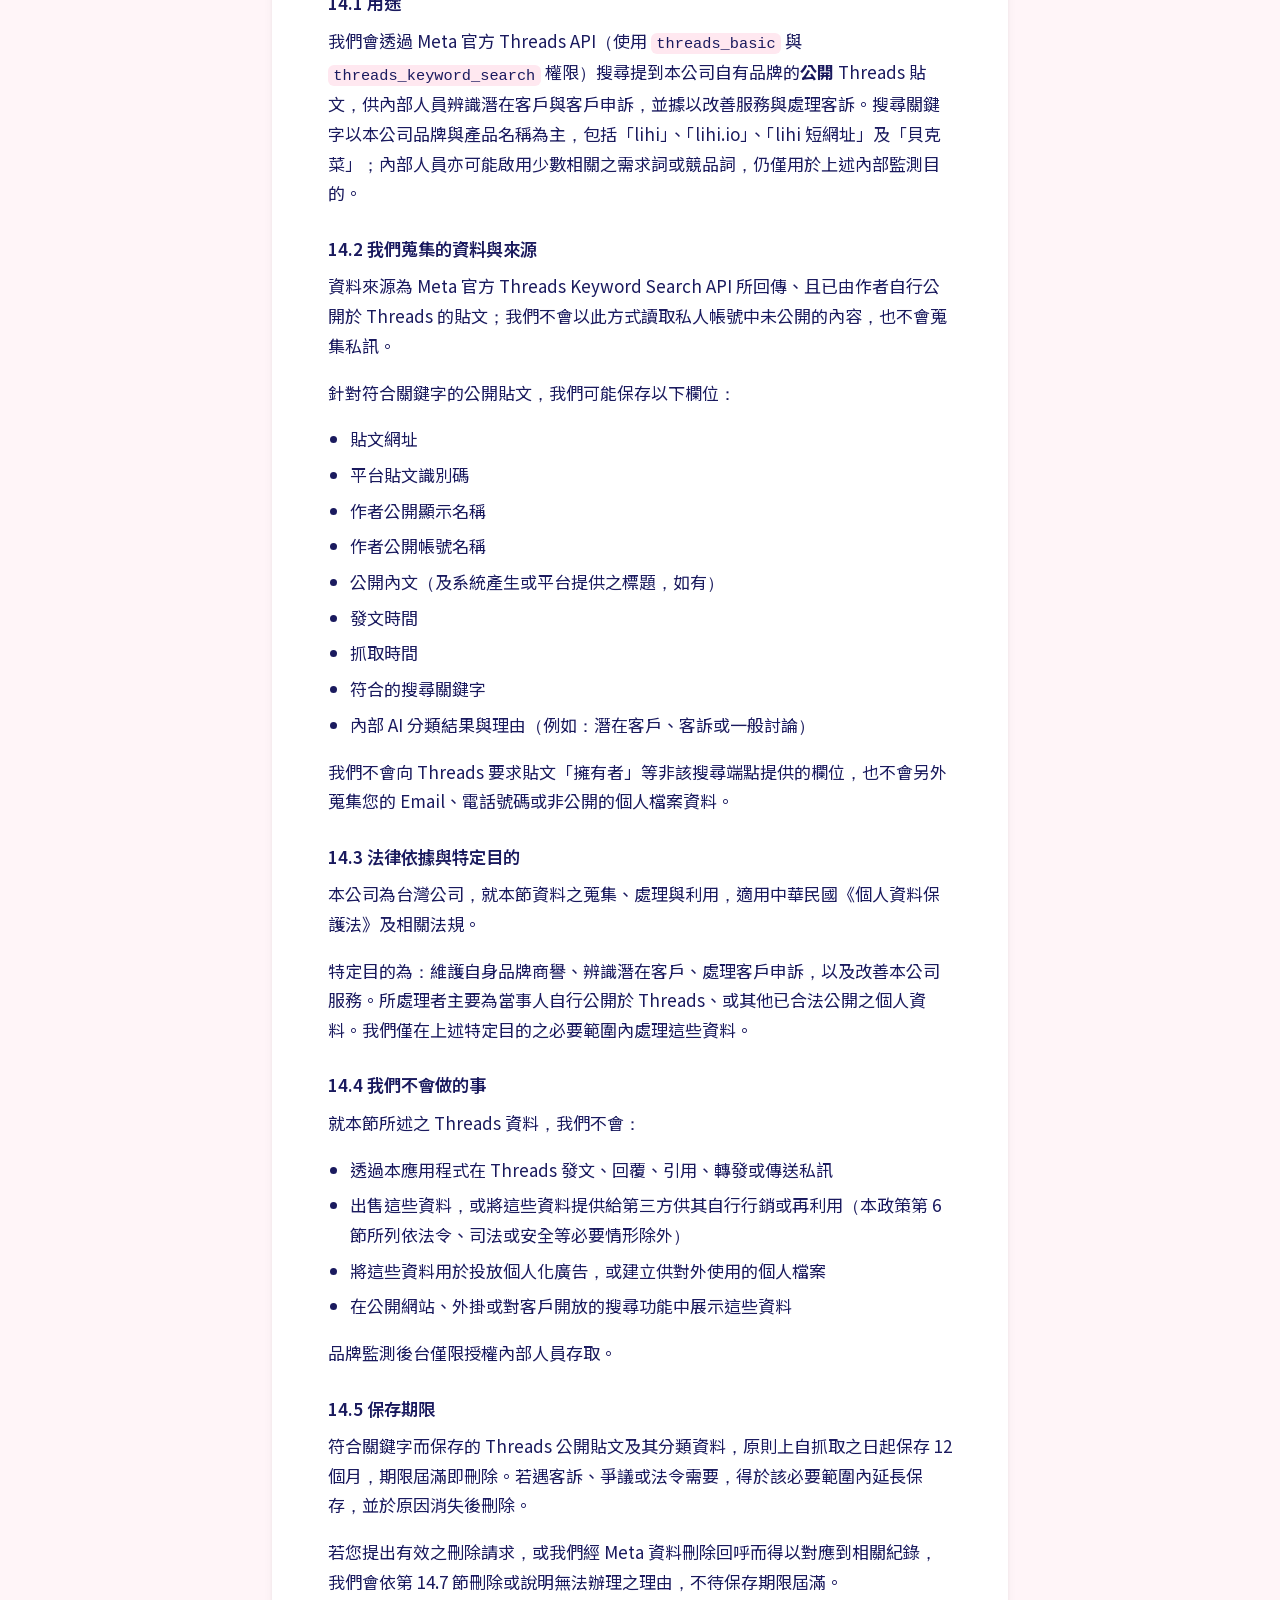
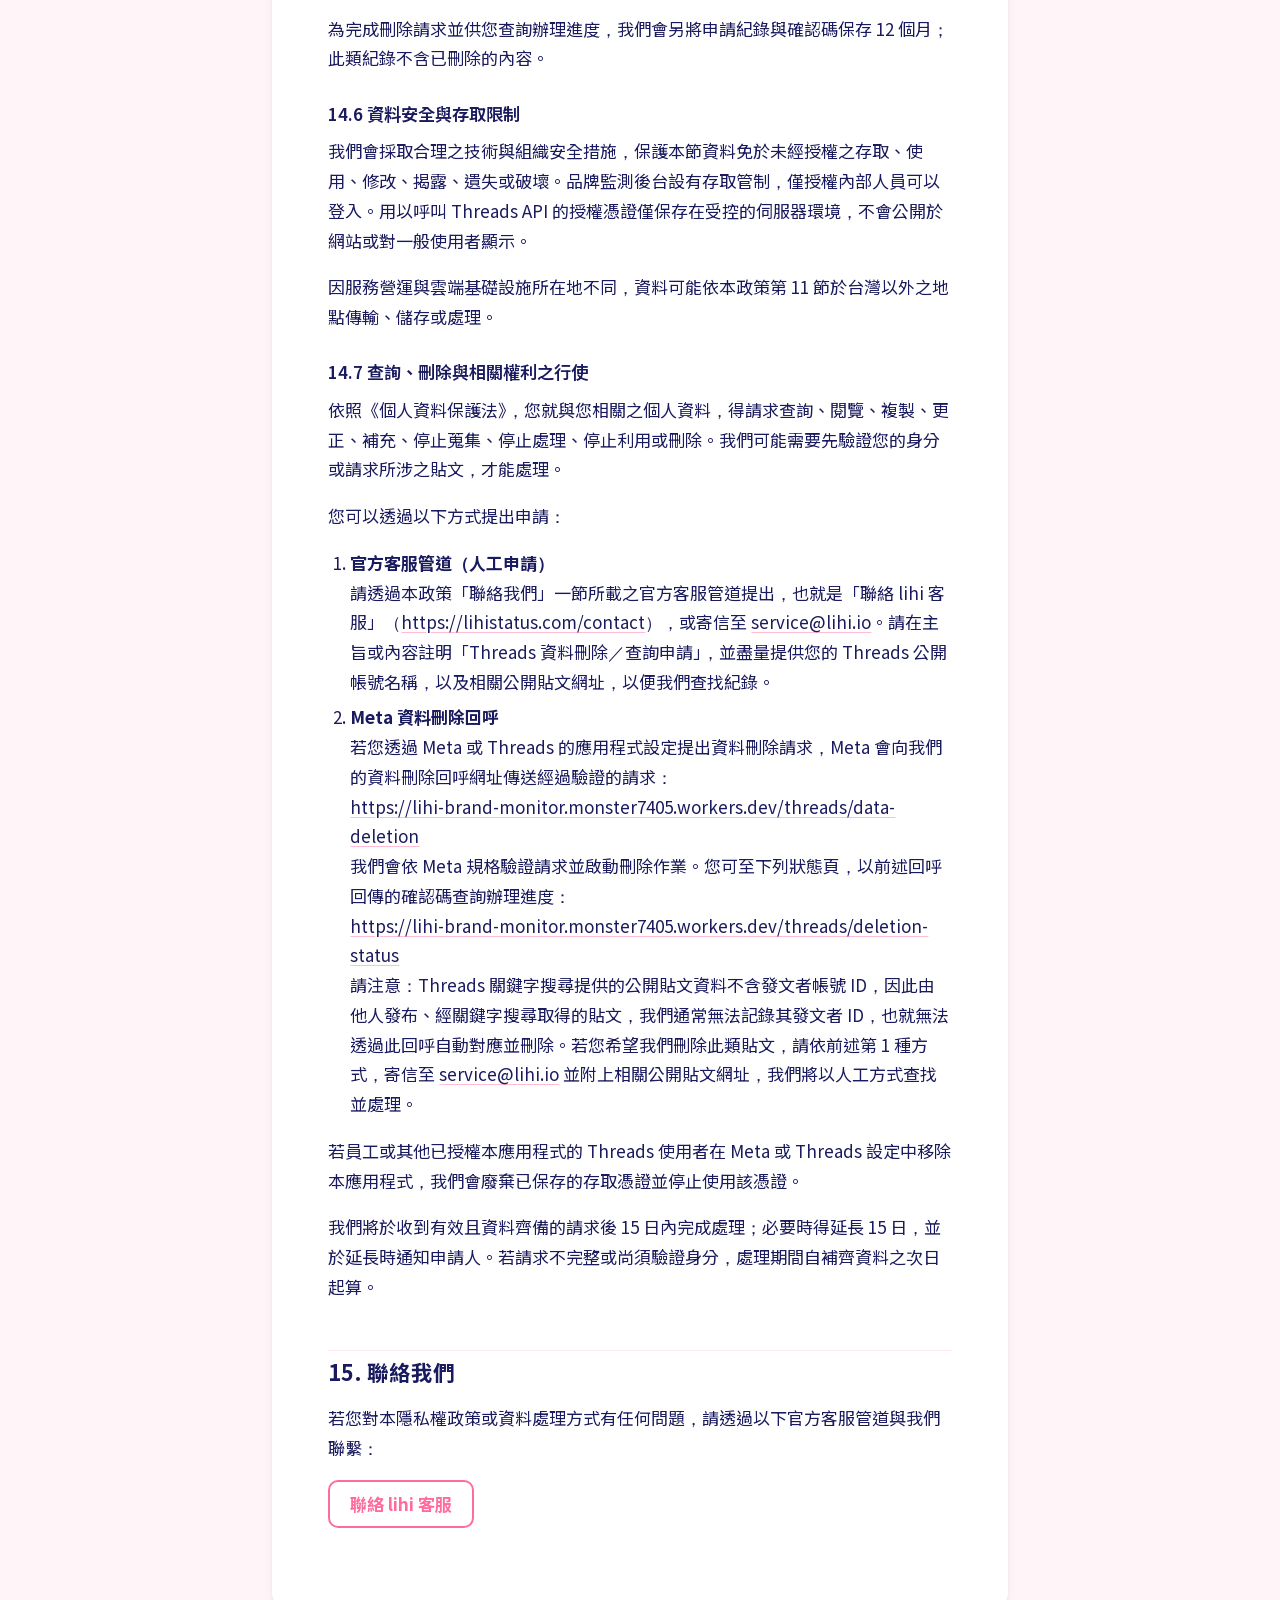
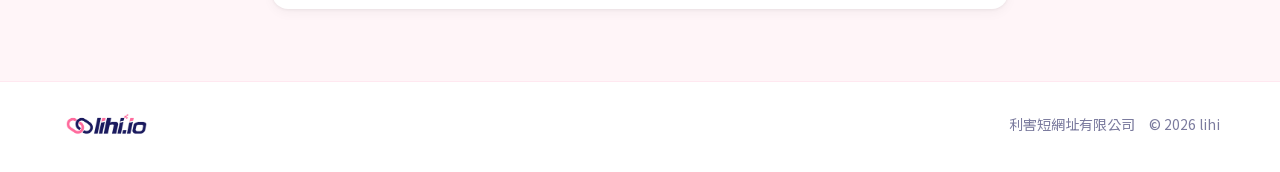
==== commit da12c6fb: "讓樣式檔加入版本參數，確保更新後能立刻載入新 CSS" ====
--- a/index.html
+++ b/index.html
@@ -21,7 +21,7 @@
   <link rel="icon" type="image/png" sizes="32x32" href="assets/favicon-32.png">
   <link rel="icon" type="image/png" sizes="16x16" href="assets/favicon-16.png">
   <link rel="apple-touch-icon" href="assets/apple-touch-icon.png">
-  <link rel="stylesheet" href="css/style.css">
+  <link rel="stylesheet" href="css/style.css?v=2">
 </head>
 <body>
   <a class="skip" href="#content">跳到主要內容</a>
--- a/css/style.css
+++ b/css/style.css
@@ -102,6 +102,10 @@
   min-height: 100vh;
 }
 
+html[lang="en"] body {
+  font-family: "Inter", "Noto Sans TC", "PingFang TC", "Microsoft JhengHei", sans-serif;
+}
+
 img { max-width: 100%; height: auto; border: 0; }
 
 a {
@@ -126,14 +130,15 @@
 .skip {
   position: absolute;
   left: 12px;
-  top: -40px;
+  top: 12px;
+  transform: translateY(-200%);
   background: var(--brand-navy);
   color: var(--white);
   padding: 8px 14px;
   border-radius: var(--radius-btn);
   z-index: 100;
 }
-.skip:focus { top: 12px; }
+.skip:focus { transform: none; }
 
 .site-header {
   position: sticky;
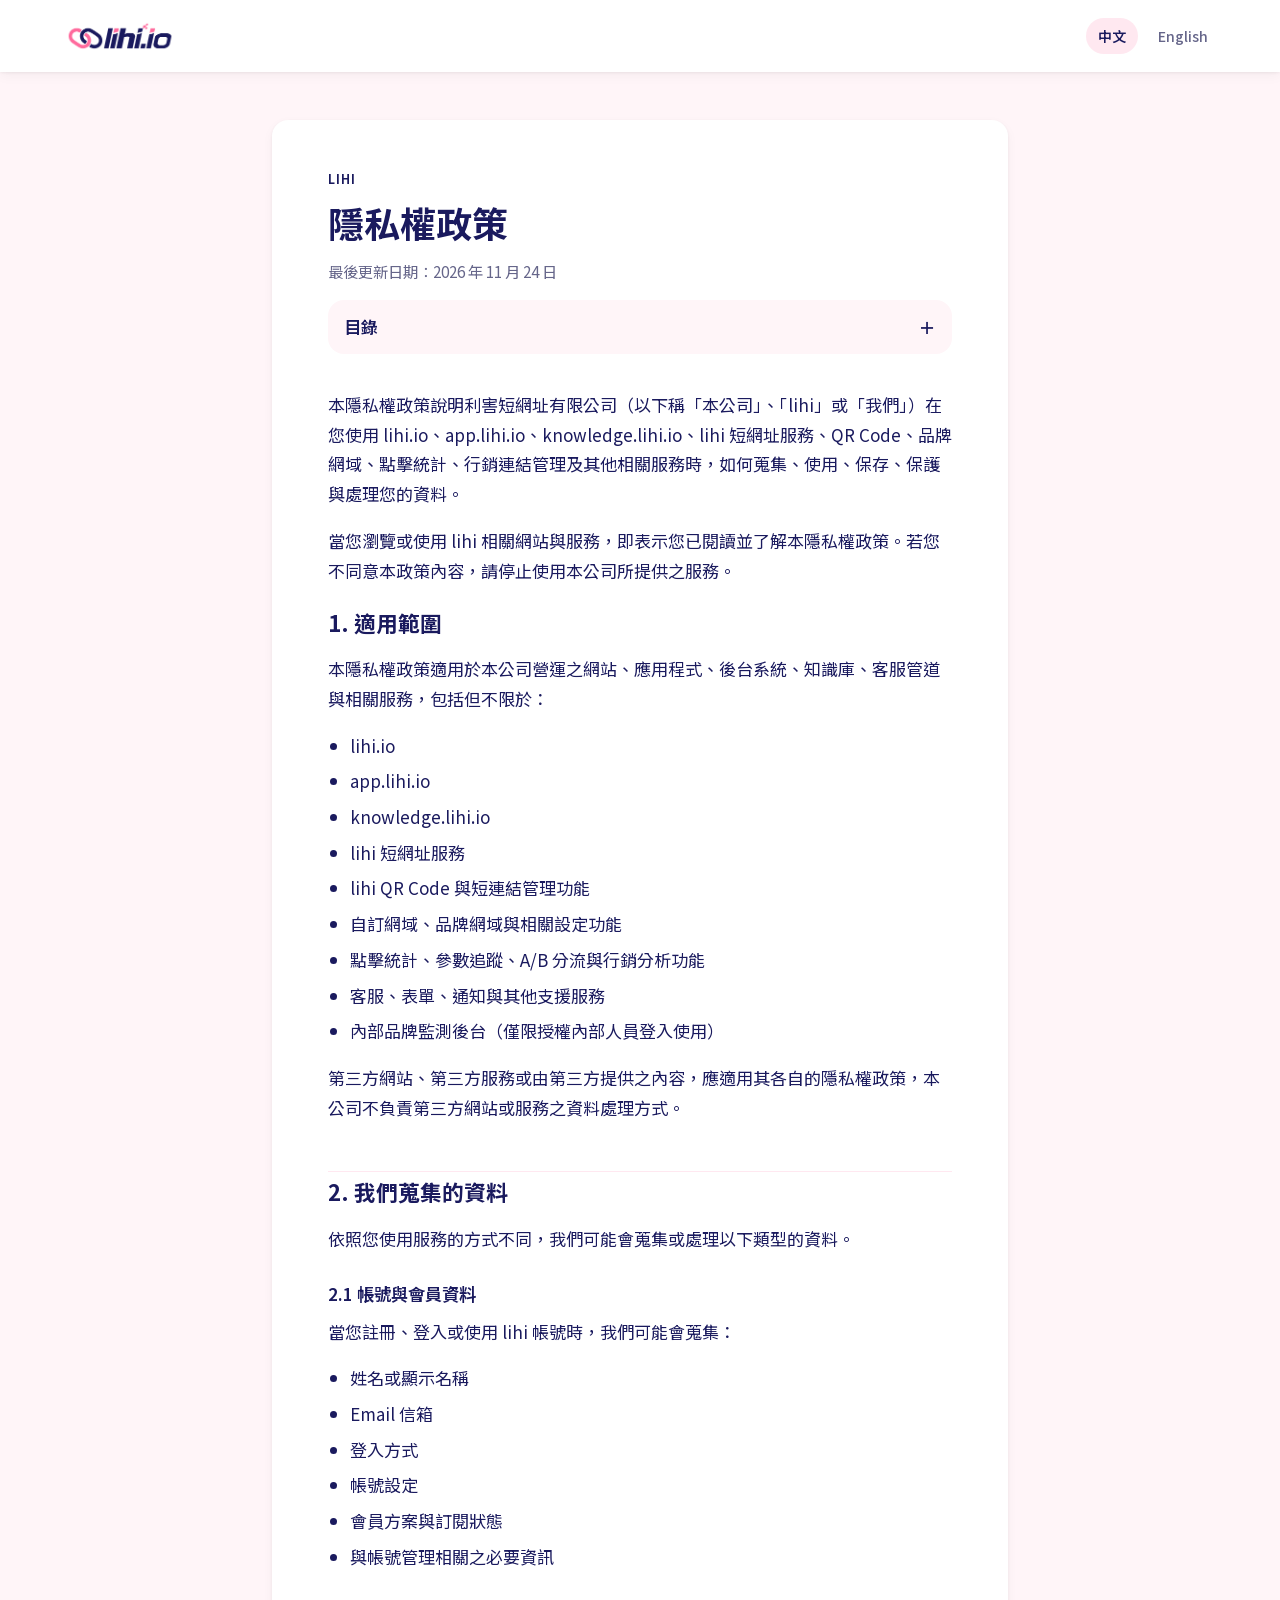
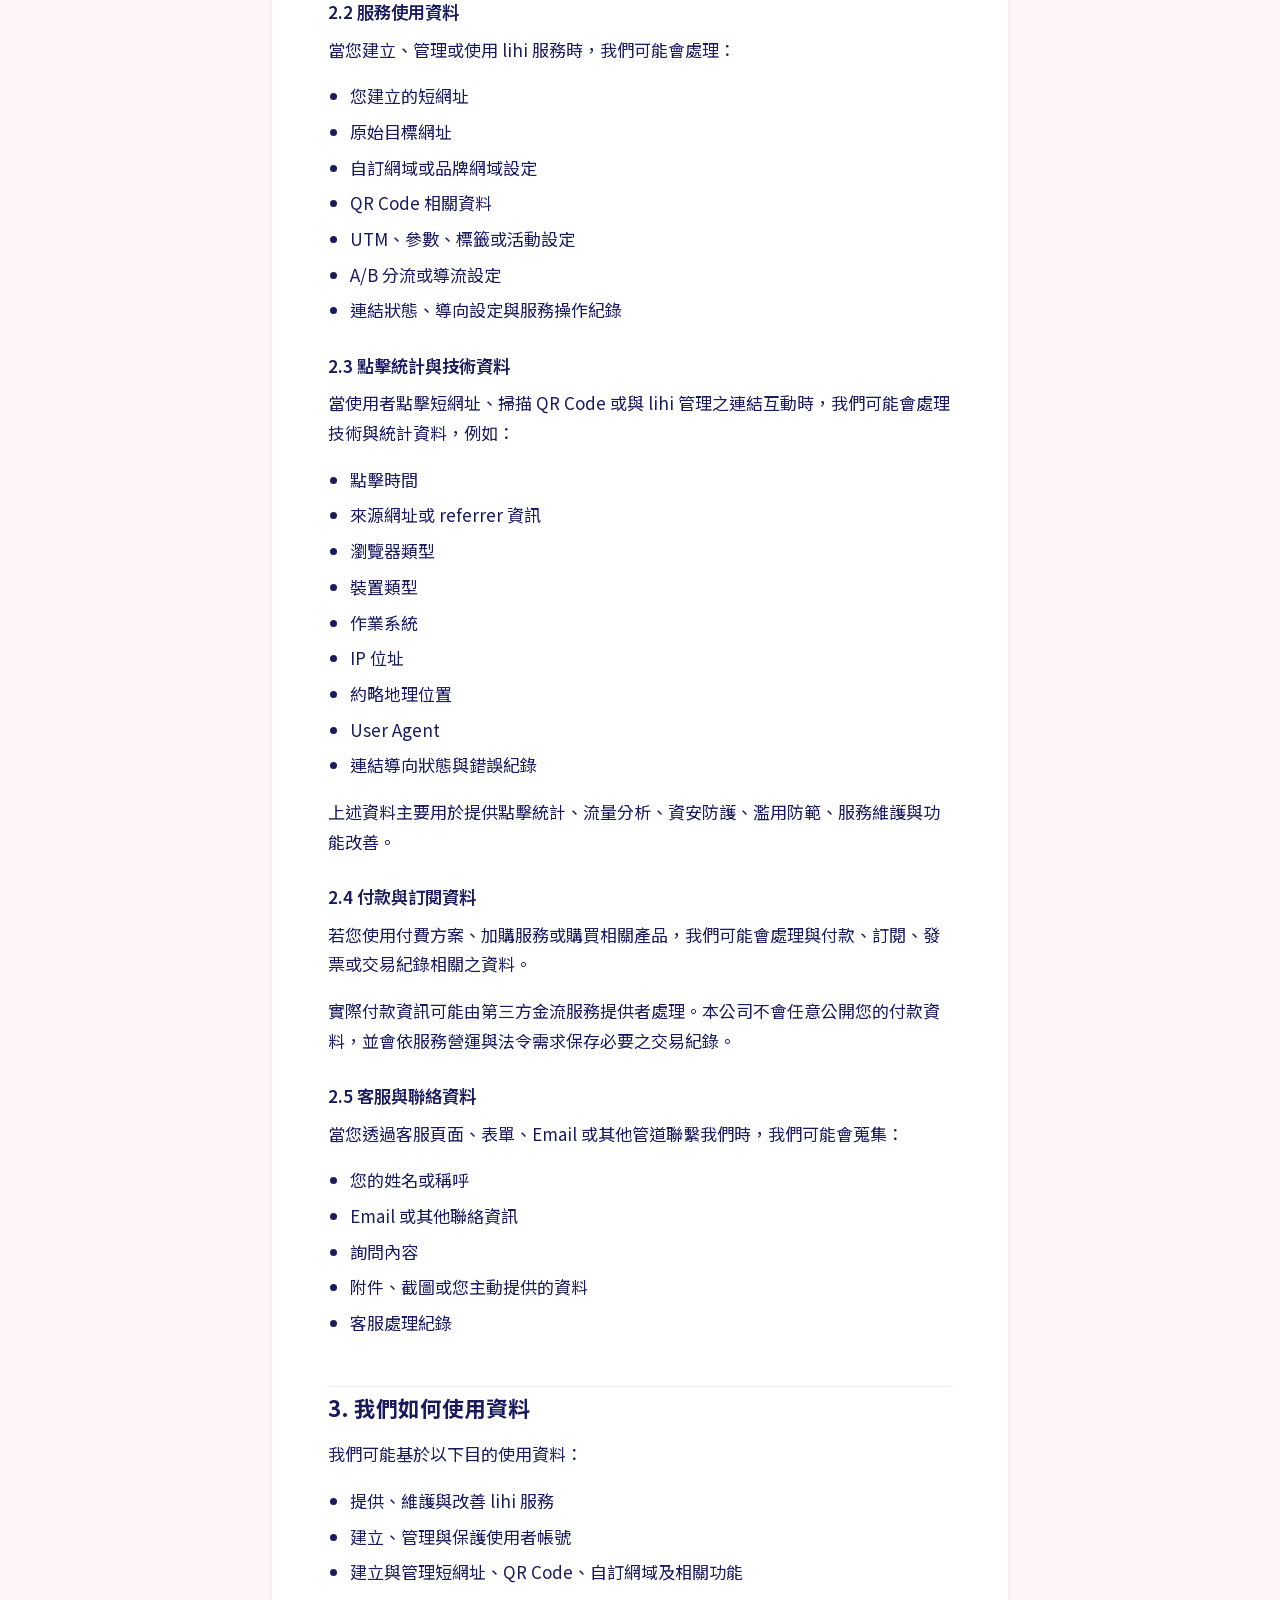
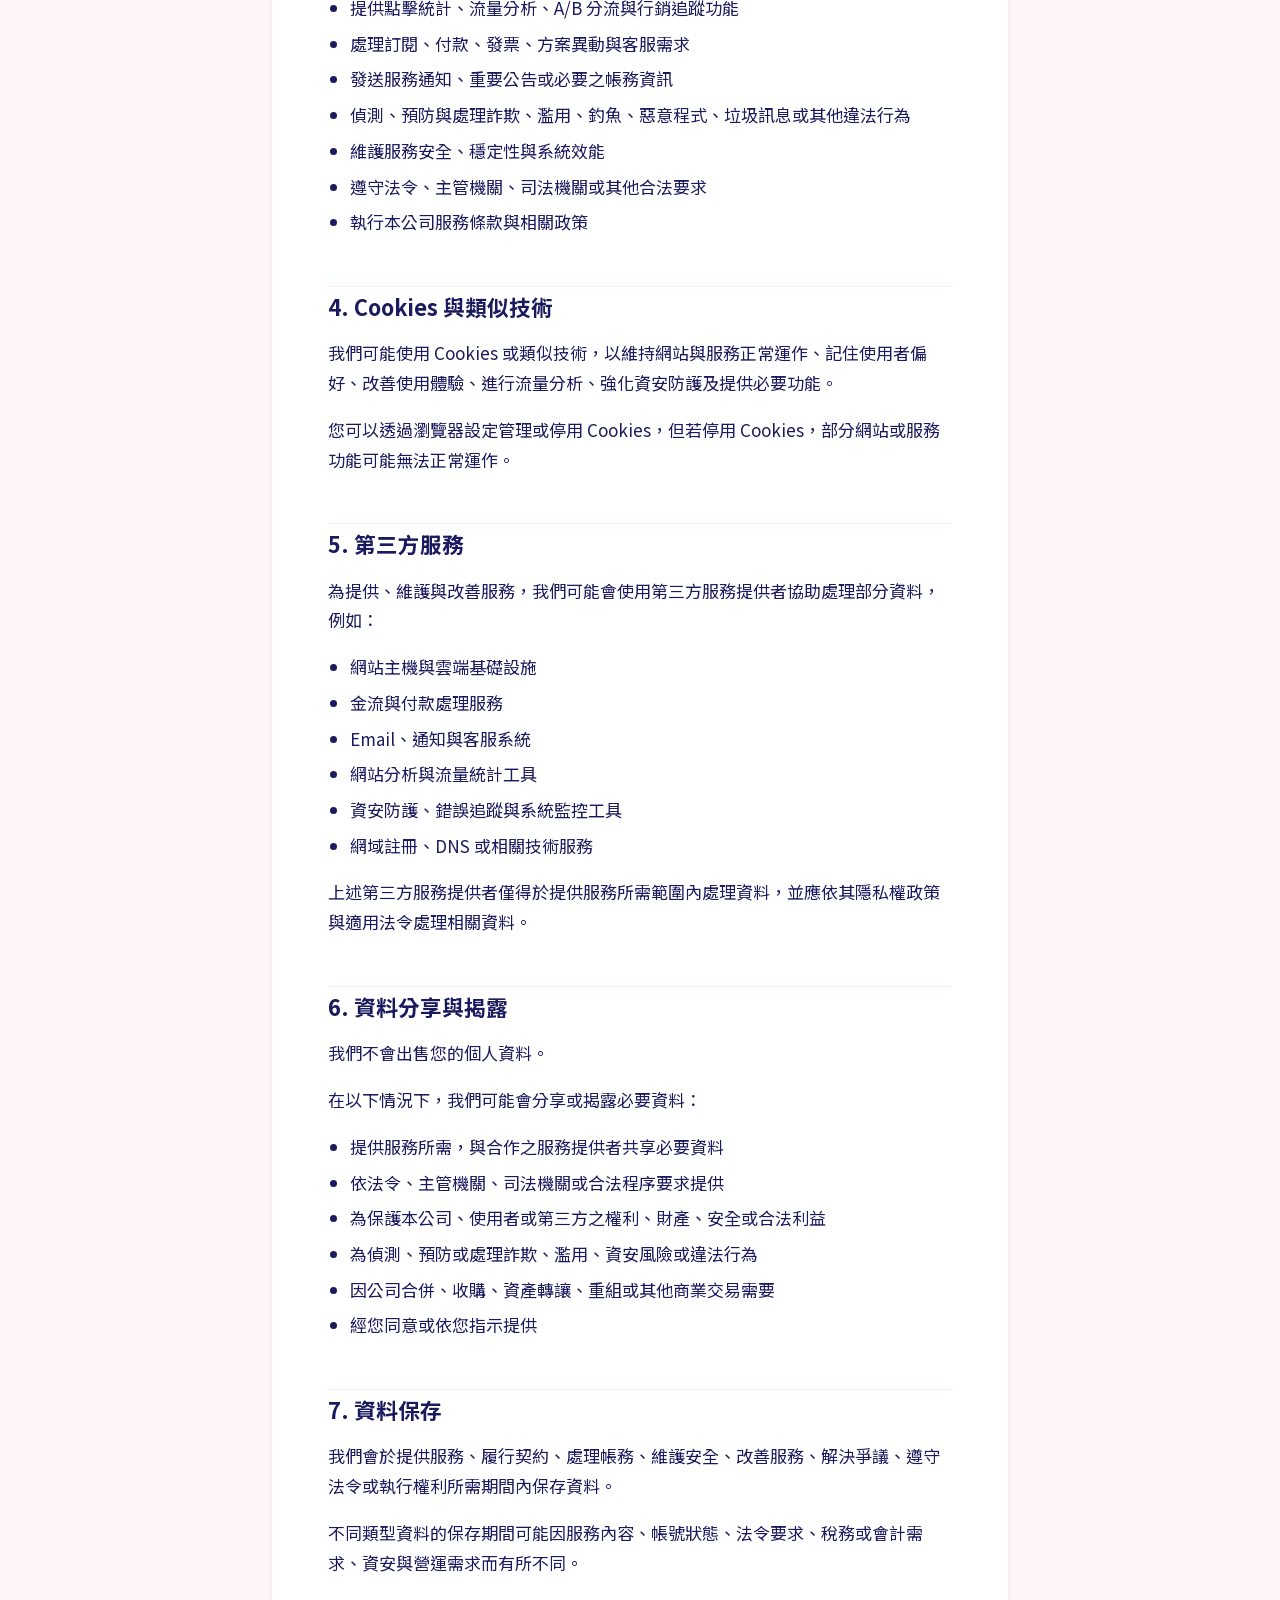
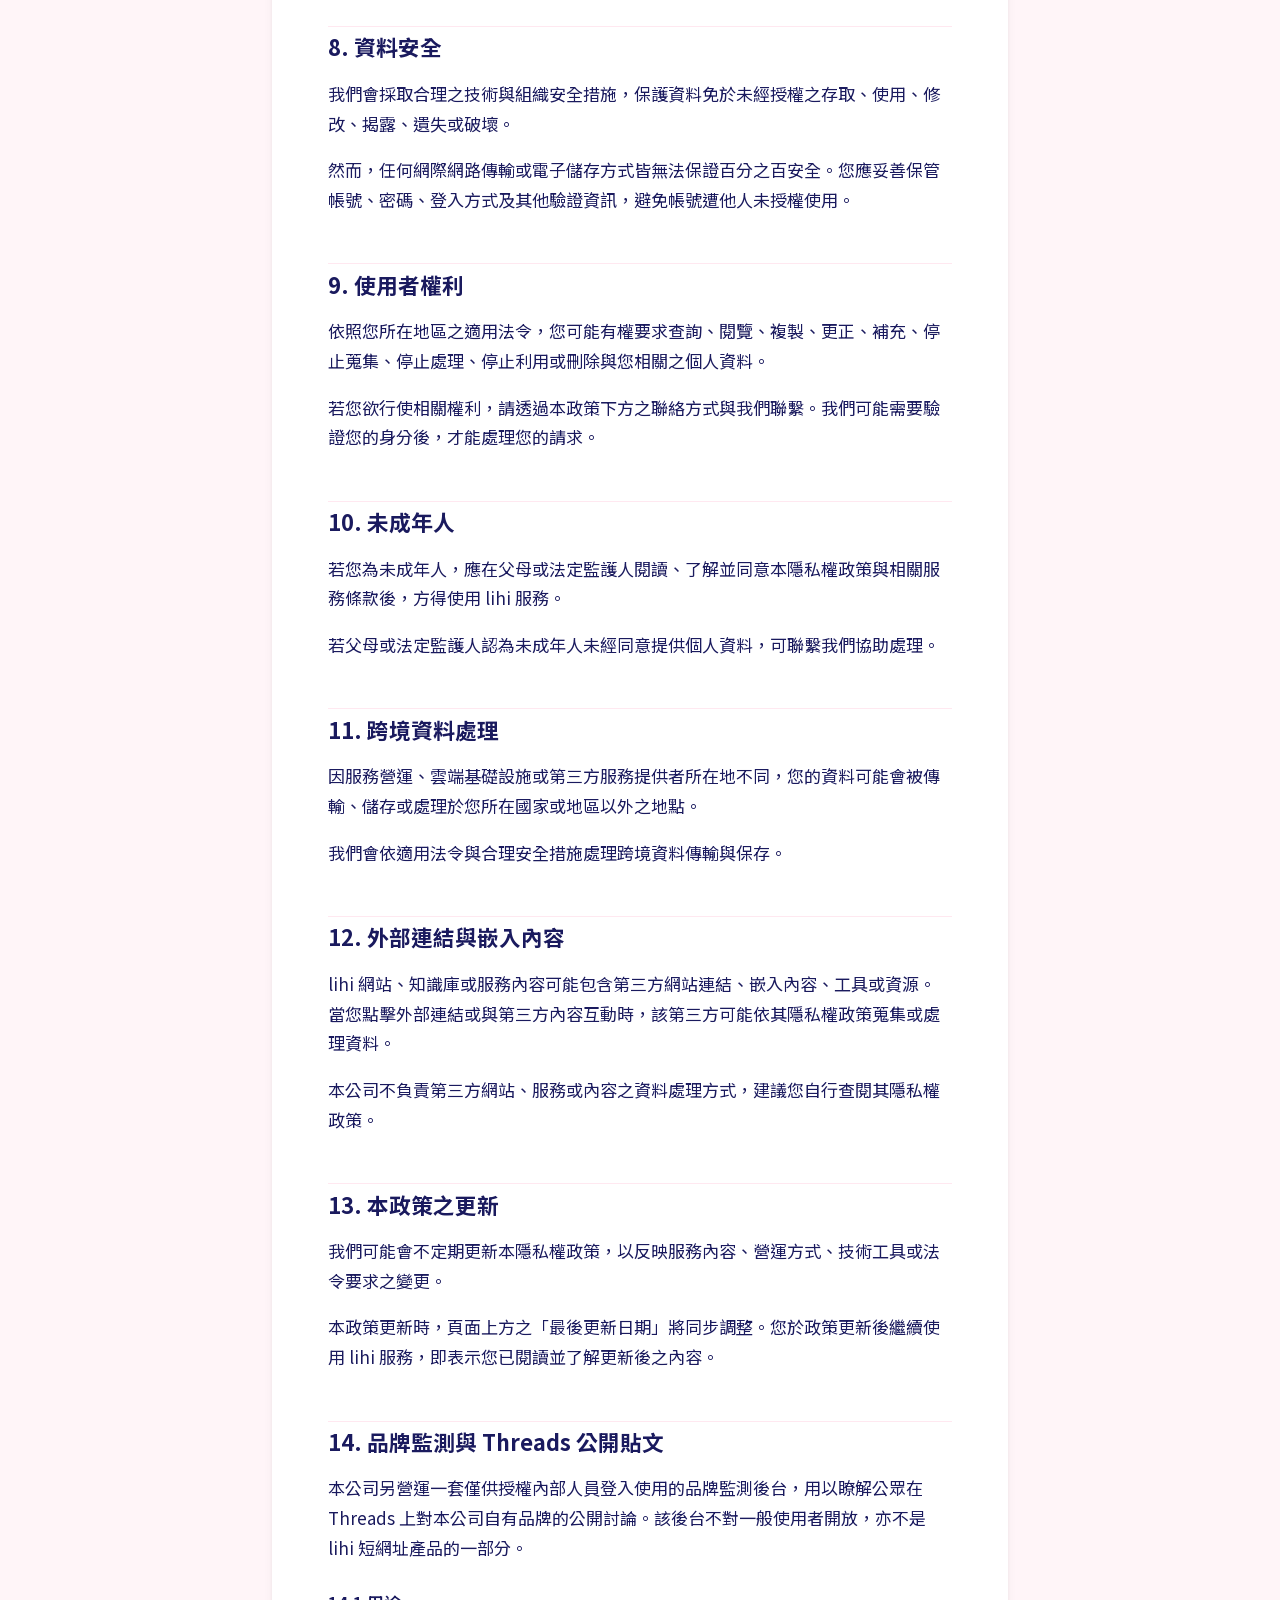
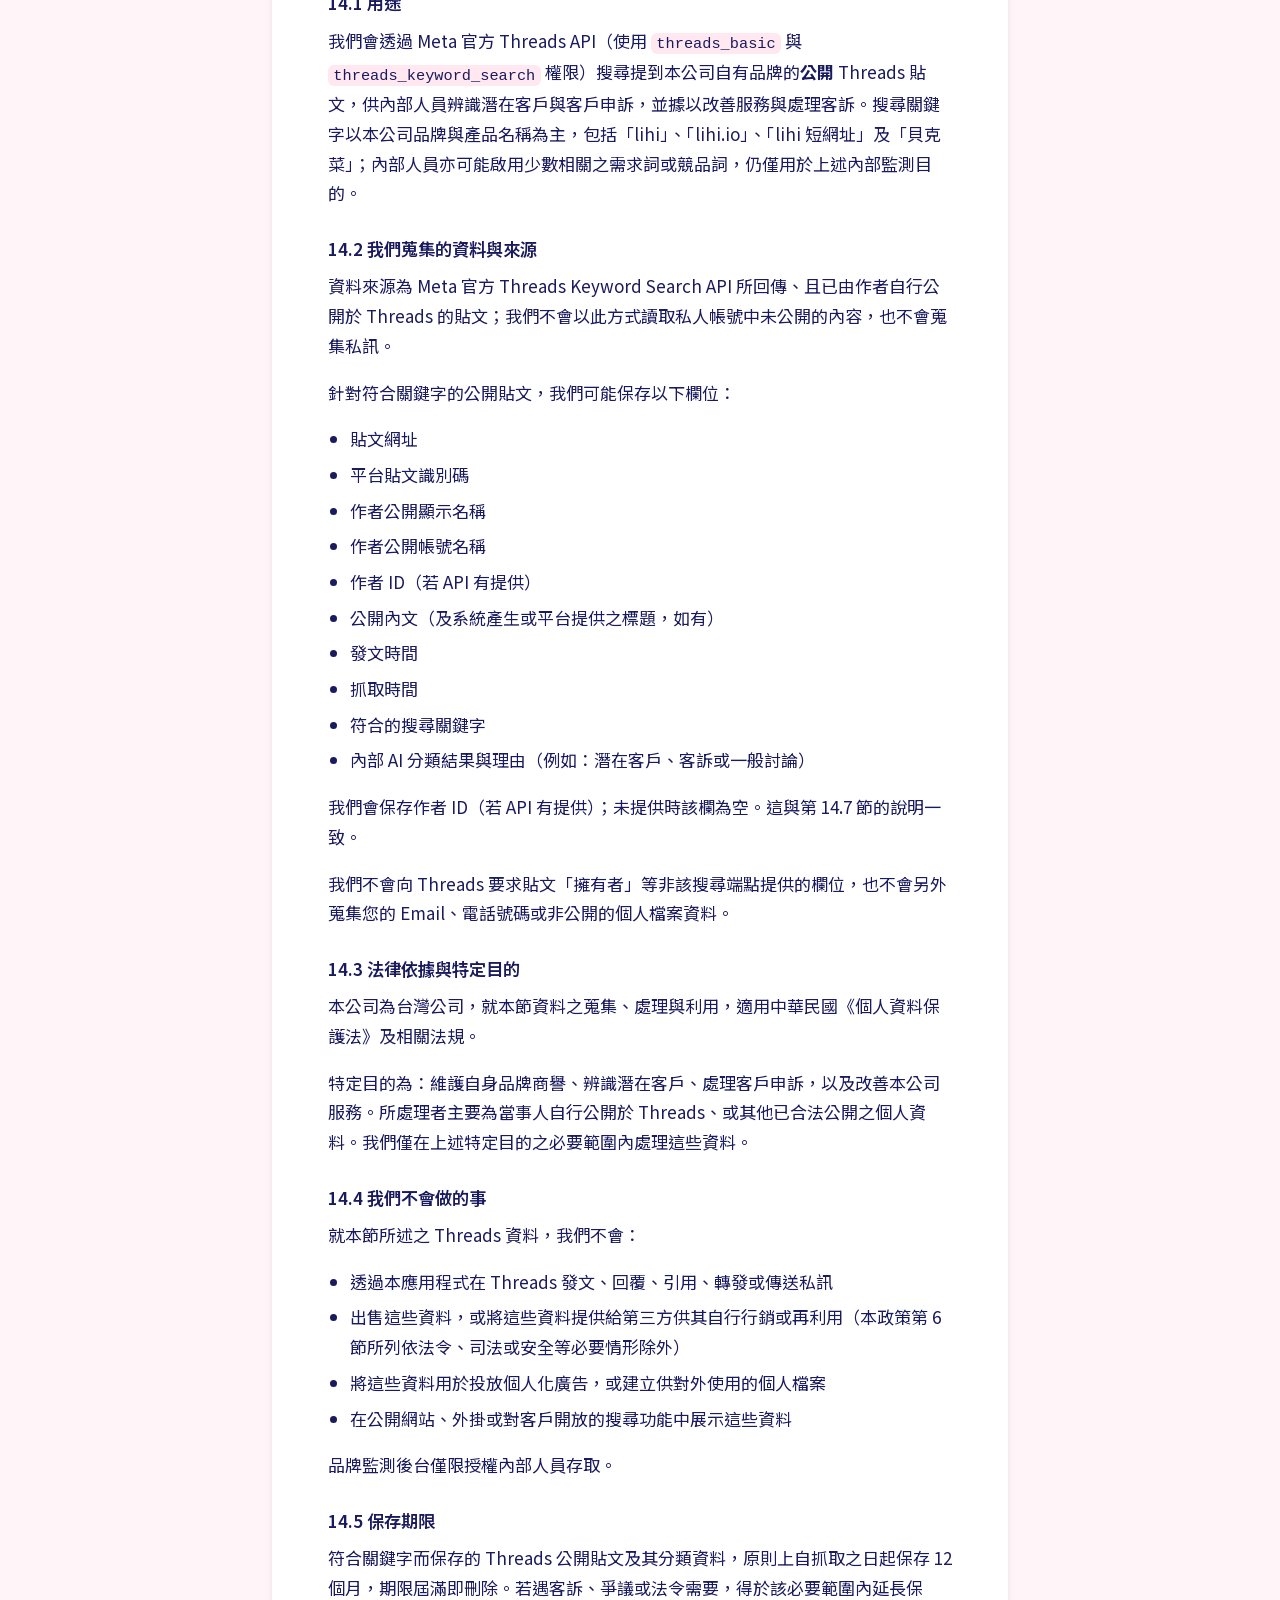
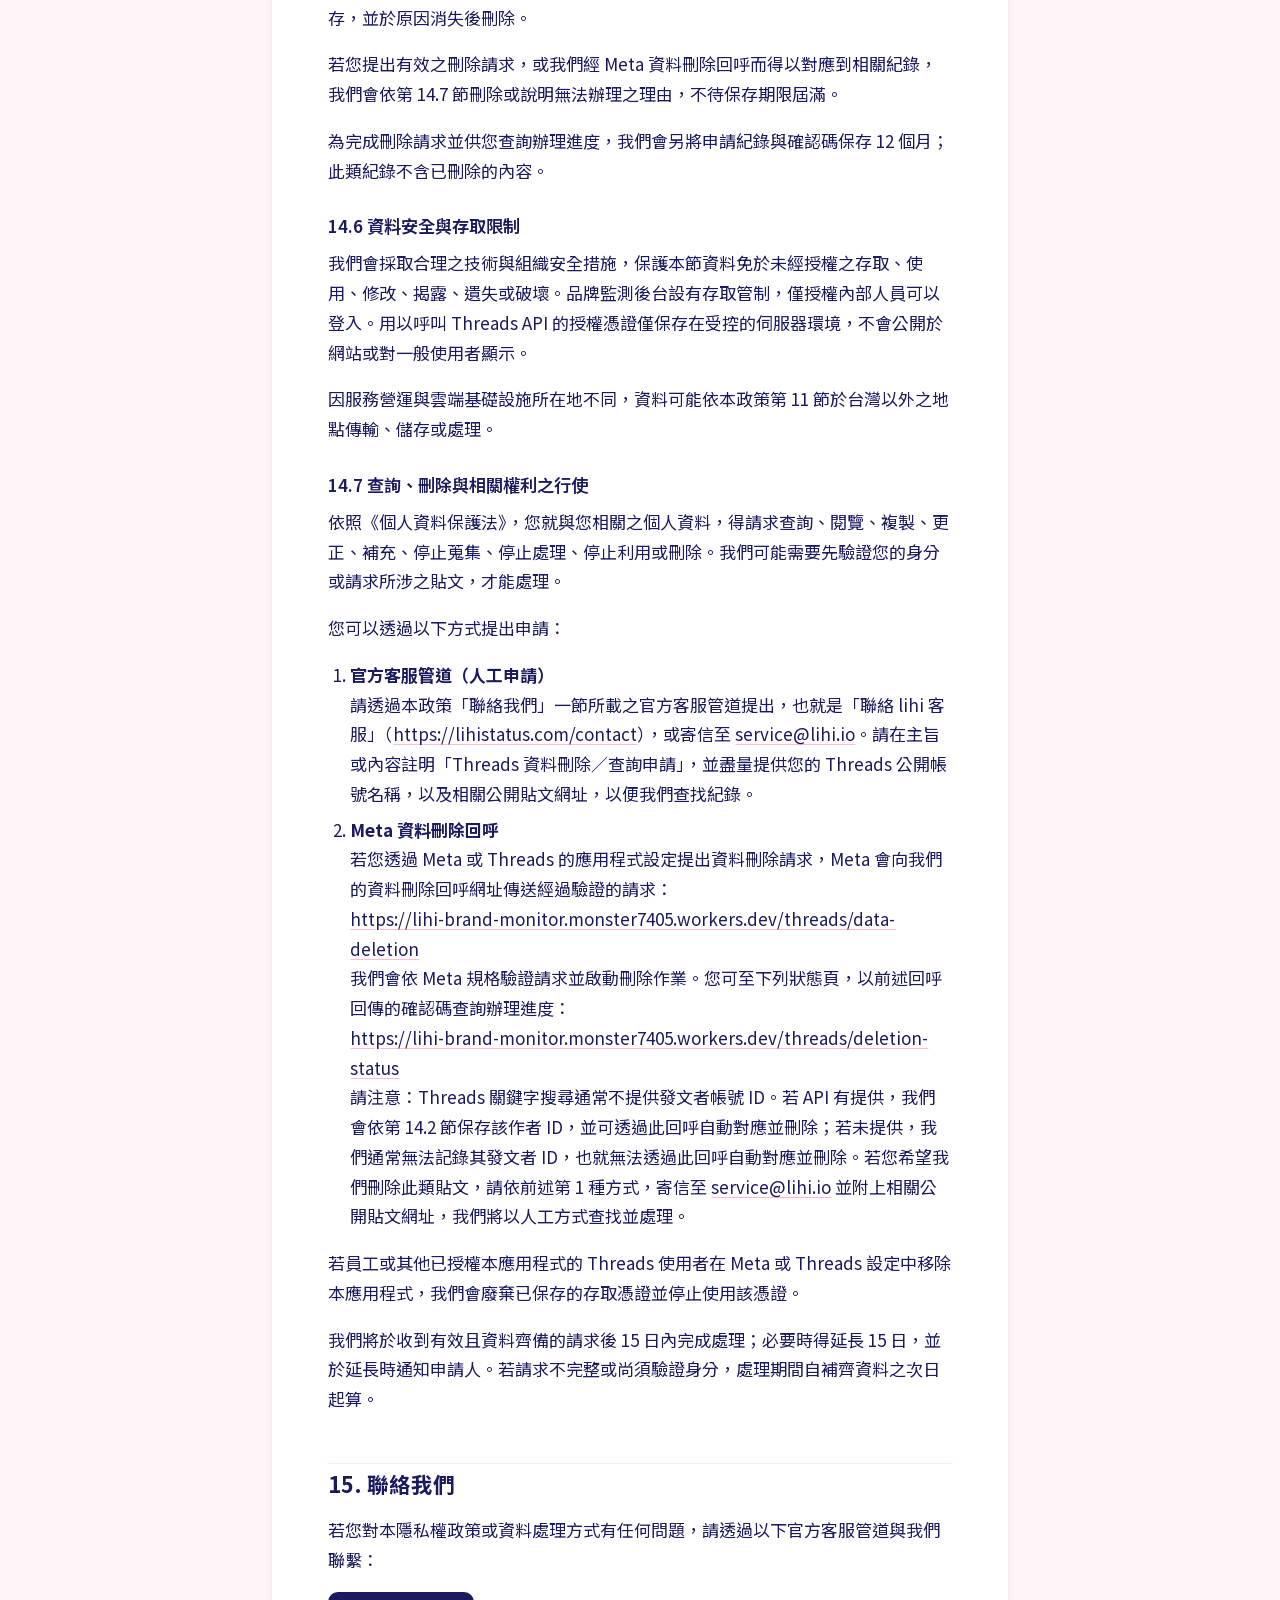
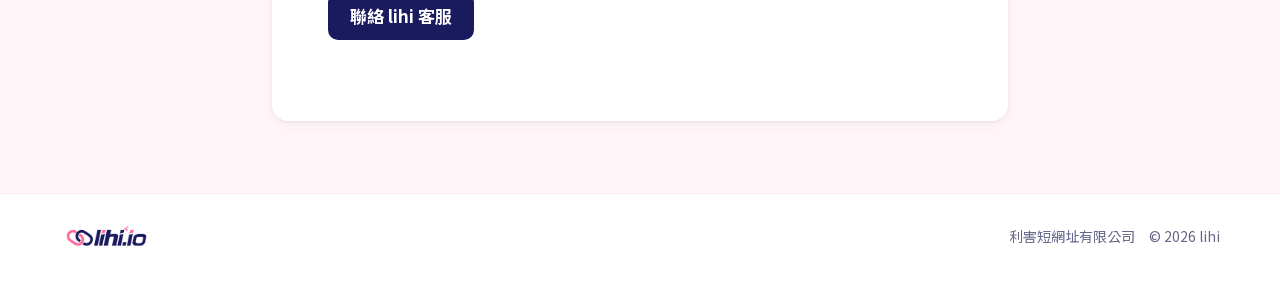
==== commit ab52a9c7: "依資安 QA 第 1 輪修正對比、焦點、公司名稱、作者 ID 與字型標點 - 聯絡按鈕改為深藍底白字，hover 用更深的深藍並加粉紅外框 - 拿掉 html／body 的 overflow-x: h" ====
--- a/index.html
+++ b/index.html
@@ -21,7 +21,7 @@
   <link rel="icon" type="image/png" sizes="32x32" href="assets/favicon-32.png">
   <link rel="icon" type="image/png" sizes="16x16" href="assets/favicon-16.png">
   <link rel="apple-touch-icon" href="assets/apple-touch-icon.png">
-  <link rel="stylesheet" href="css/style.css?v=2">
+  <link rel="stylesheet" href="css/style.css?v=3">
 </head>
 <body>
   <a class="skip" href="#content">跳到主要內容</a>
@@ -201,12 +201,14 @@
 <li>平台貼文識別碼</li>
 <li>作者公開顯示名稱</li>
 <li>作者公開帳號名稱</li>
+<li>作者 ID（若 API 有提供）</li>
 <li>公開內文（及系統產生或平台提供之標題，如有）</li>
 <li>發文時間</li>
 <li>抓取時間</li>
 <li>符合的搜尋關鍵字</li>
 <li>內部 AI 分類結果與理由（例如：潛在客戶、客訴或一般討論）</li>
 </ul>
+<p>我們會保存作者 ID（若 API 有提供）；未提供時該欄為空。這與第 14.7 節的說明一致。</p>
 <p>我們不會向 Threads 要求貼文「擁有者」等非該搜尋端點提供的欄位，也不會另外蒐集您的 Email、電話號碼或非公開的個人檔案資料。</p>
 <h3 id="s14-3">14.3 法律依據與特定目的</h3>
 <p>本公司為台灣公司，就本節資料之蒐集、處理與利用，適用中華民國《個人資料保護法》及相關法規。</p>
@@ -238,7 +240,7 @@
 <a href="https://lihi-brand-monitor.monster7405.workers.dev/threads/data-deletion">https://lihi-brand-monitor.monster7405.workers.dev/threads/data-deletion</a><br />
 我們會依 Meta 規格驗證請求並啟動刪除作業。您可至下列狀態頁，以前述回呼回傳的確認碼查詢辦理進度：<br />
 <a href="https://lihi-brand-monitor.monster7405.workers.dev/threads/deletion-status">https://lihi-brand-monitor.monster7405.workers.dev/threads/deletion-status</a><br />
-請注意：Threads 關鍵字搜尋提供的公開貼文資料不含發文者帳號 ID，因此由他人發布、經關鍵字搜尋取得的貼文，我們通常無法記錄其發文者 ID，也就無法透過此回呼自動對應並刪除。若您希望我們刪除此類貼文，請依前述第 1 種方式，寄信至 <a href="mailto:service@lihi.io">service@lihi.io</a> 並附上相關公開貼文網址，我們將以人工方式查找並處理。</li>
+請注意：Threads 關鍵字搜尋通常不提供發文者帳號 ID。若 API 有提供，我們會依第 14.2 節保存該作者 ID，並可透過此回呼自動對應並刪除；若未提供，我們通常無法記錄其發文者 ID，也就無法透過此回呼自動對應並刪除。若您希望我們刪除此類貼文，請依前述第 1 種方式，寄信至 <a href="mailto:service@lihi.io">service@lihi.io</a> 並附上相關公開貼文網址，我們將以人工方式查找並處理。</li>
 </ol>
 <p>若員工或其他已授權本應用程式的 Threads 使用者在 Meta 或 Threads 設定中移除本應用程式，我們會廢棄已保存的存取憑證並停止使用該憑證。</p>
 <p>我們將於收到有效且資料齊備的請求後 15 日內完成處理；必要時得延長 15 日，並於延長時通知申請人。若請求不完整或尚須驗證身分，處理期間自補齊資料之次日起算。</p>
--- a/css/style.css
+++ b/css/style.css
@@ -4,7 +4,8 @@
   --cta-pink-hover: #E8558A;
   --brand-navy: #1A1A5E;
   --text-primary: #1A1A5E;
-  --text-muted: #7B7B9E;
+  --text-muted: #66668A;
+  --cta-navy-hover: #12124A;
   --bg-wash: #FFF5F8;
   --bg-pink-soft: #FFE8F0;
   --success: #22C55E;
@@ -89,7 +90,6 @@
   margin: 0;
   padding: 0;
   max-width: 100%;
-  overflow-x: hidden;
 }
 
 body {
@@ -115,7 +115,7 @@
   overflow-wrap: anywhere;
   word-break: break-word;
 }
-a:hover { color: var(--cta-pink-hover); text-decoration-color: var(--cta-pink-hover); }
+a:hover { color: var(--brand-navy); text-decoration-color: var(--cta-pink); }
 
 code {
   font-family: ui-monospace, SFMono-Regular, Menlo, Consolas, monospace;
@@ -138,7 +138,18 @@
   border-radius: var(--radius-btn);
   z-index: 100;
 }
-.skip:focus { transform: none; }
+.skip:focus,
+.skip:focus-visible { transform: none; }
+
+:focus-visible {
+  outline: 3px solid var(--brand-navy);
+  outline-offset: 3px;
+}
+
+.btn-secondary:focus-visible {
+  outline: 3px solid var(--brand-pink);
+  outline-offset: 3px;
+}
 
 .site-header {
   position: sticky;
@@ -204,7 +215,7 @@
   color: var(--text-muted);
 }
 .lang-switch a:hover {
-  color: var(--cta-pink-hover);
+  color: var(--brand-navy);
   background: var(--bg-pink-soft);
 }
 
@@ -226,7 +237,7 @@
 
 .eyebrow {
   margin: 0 0 8px;
-  color: var(--brand-pink);
+  color: var(--brand-navy);
   font-weight: 600;
   font-size: 13px;
   letter-spacing: 0.08em;
@@ -272,7 +283,7 @@
 .toc summary::after {
   content: "＋";
   float: right;
-  color: var(--brand-pink);
+  color: var(--brand-navy);
   font-weight: 700;
 }
 .toc[open] summary::after { content: "－"; }
@@ -310,15 +321,17 @@
 .btn-secondary {
   display: inline-block;
   padding: 12px 20px;
-  border: 2px solid var(--cta-pink);
+  border: 2px solid var(--brand-navy);
   border-radius: var(--radius-btn);
-  color: var(--cta-pink);
+  background: var(--brand-navy);
+  color: var(--white);
   font-weight: 700;
   text-decoration: none;
   line-height: 1.2;
 }
 .btn-secondary:hover {
-  background: var(--cta-pink);
+  background: var(--cta-navy-hover);
+  border-color: var(--brand-pink);
   color: var(--white);
   text-decoration: none;
 }
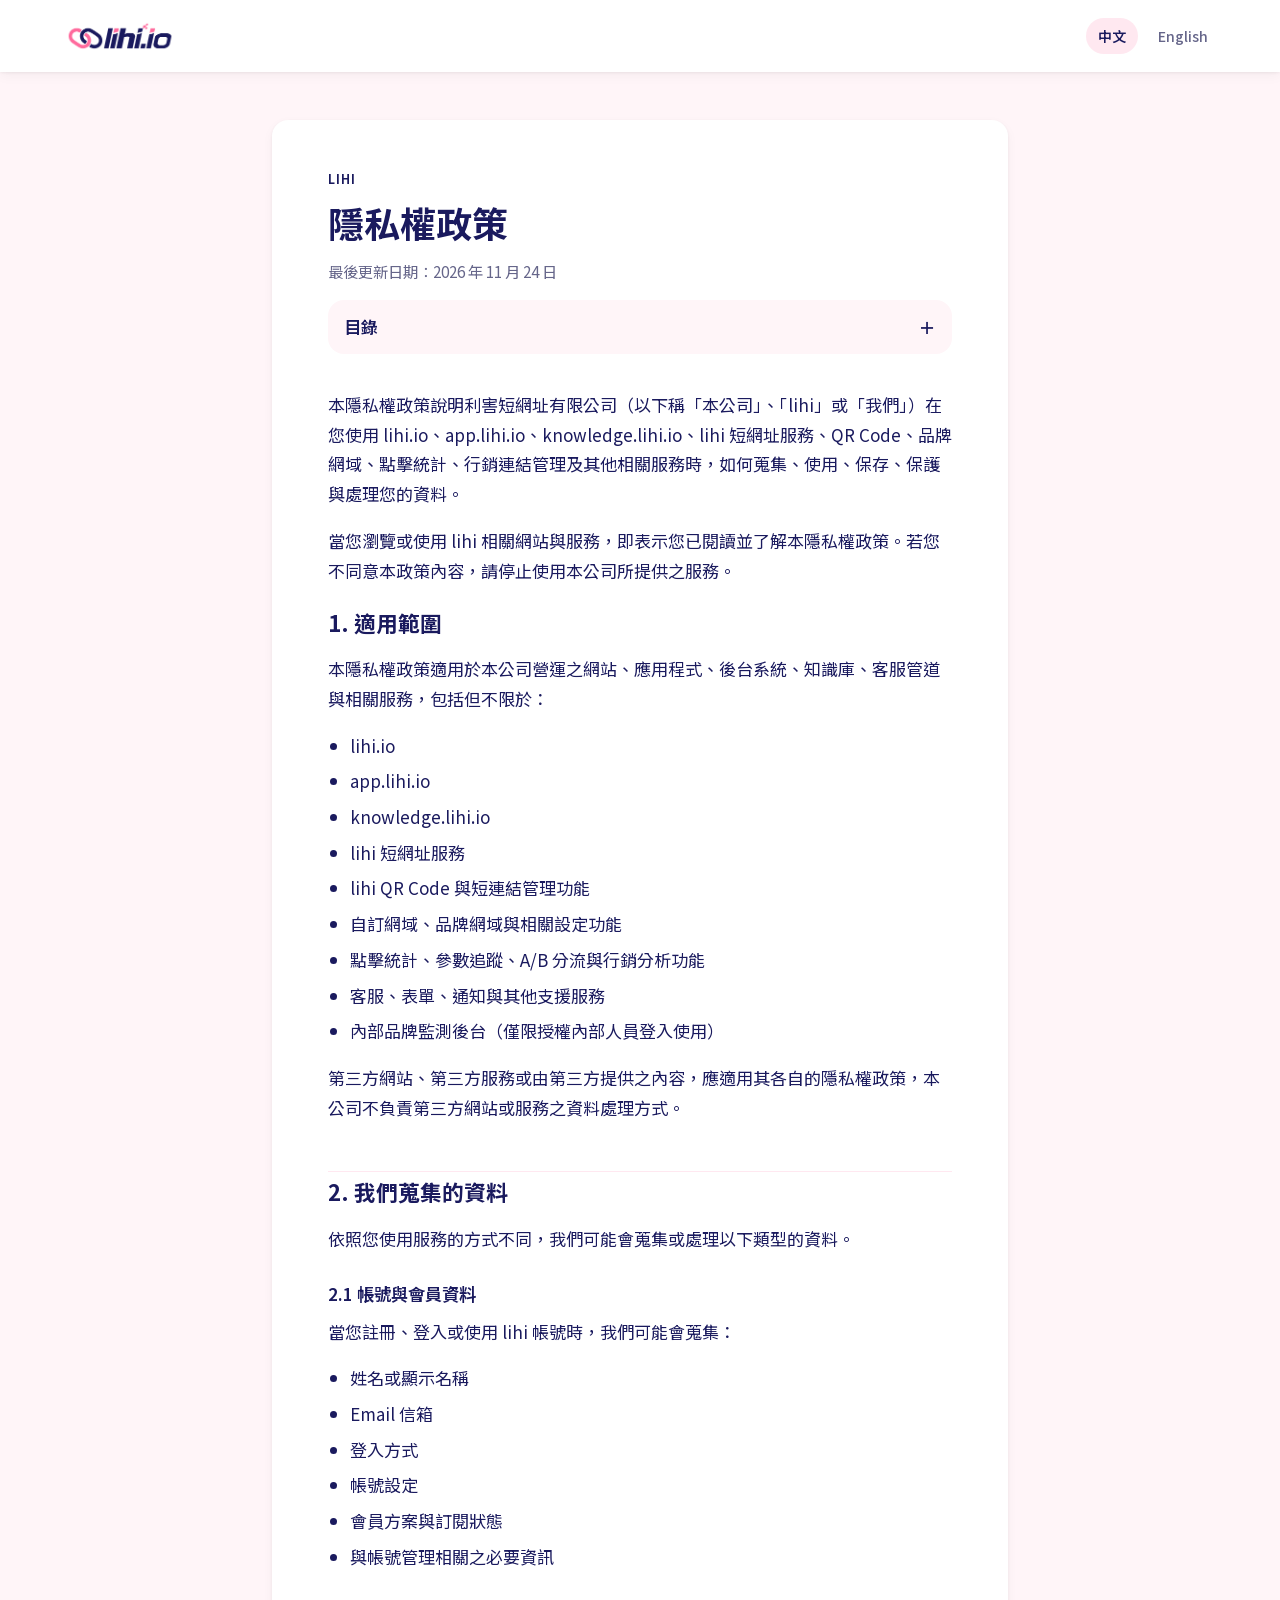
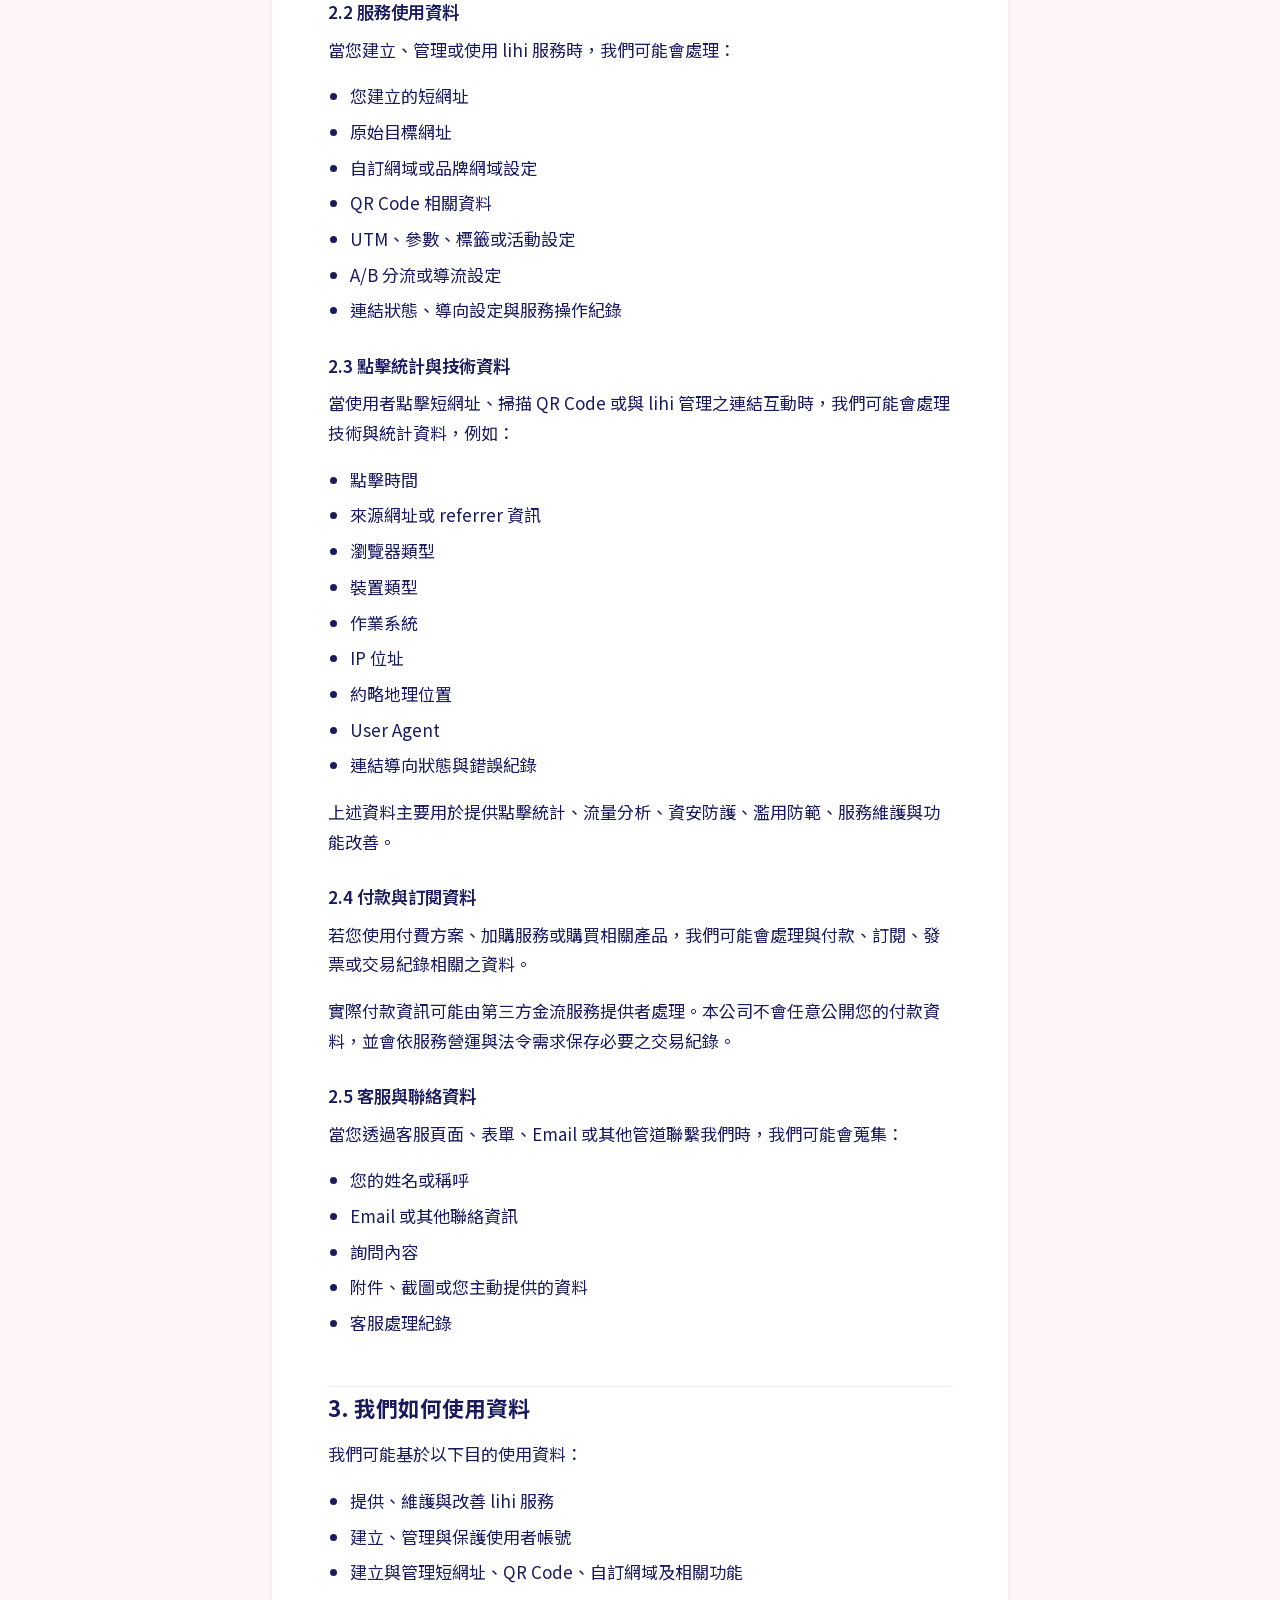
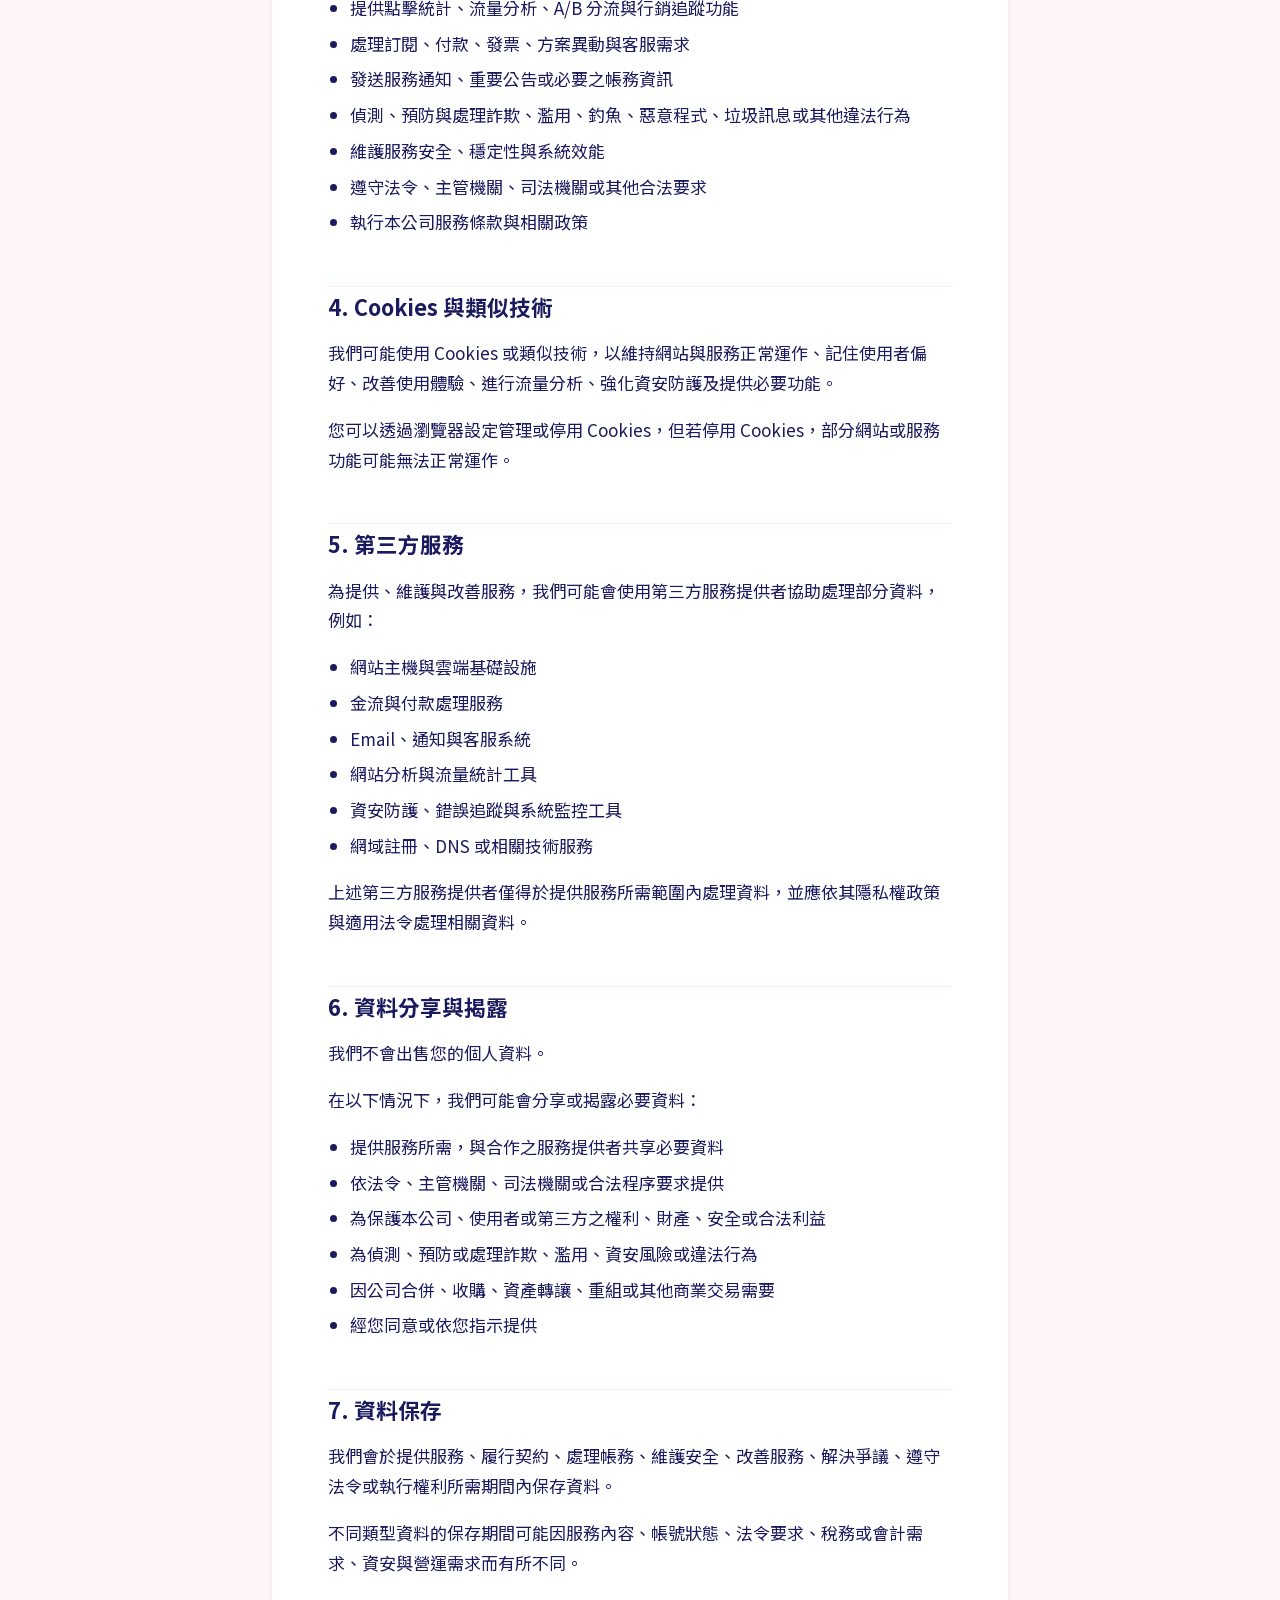
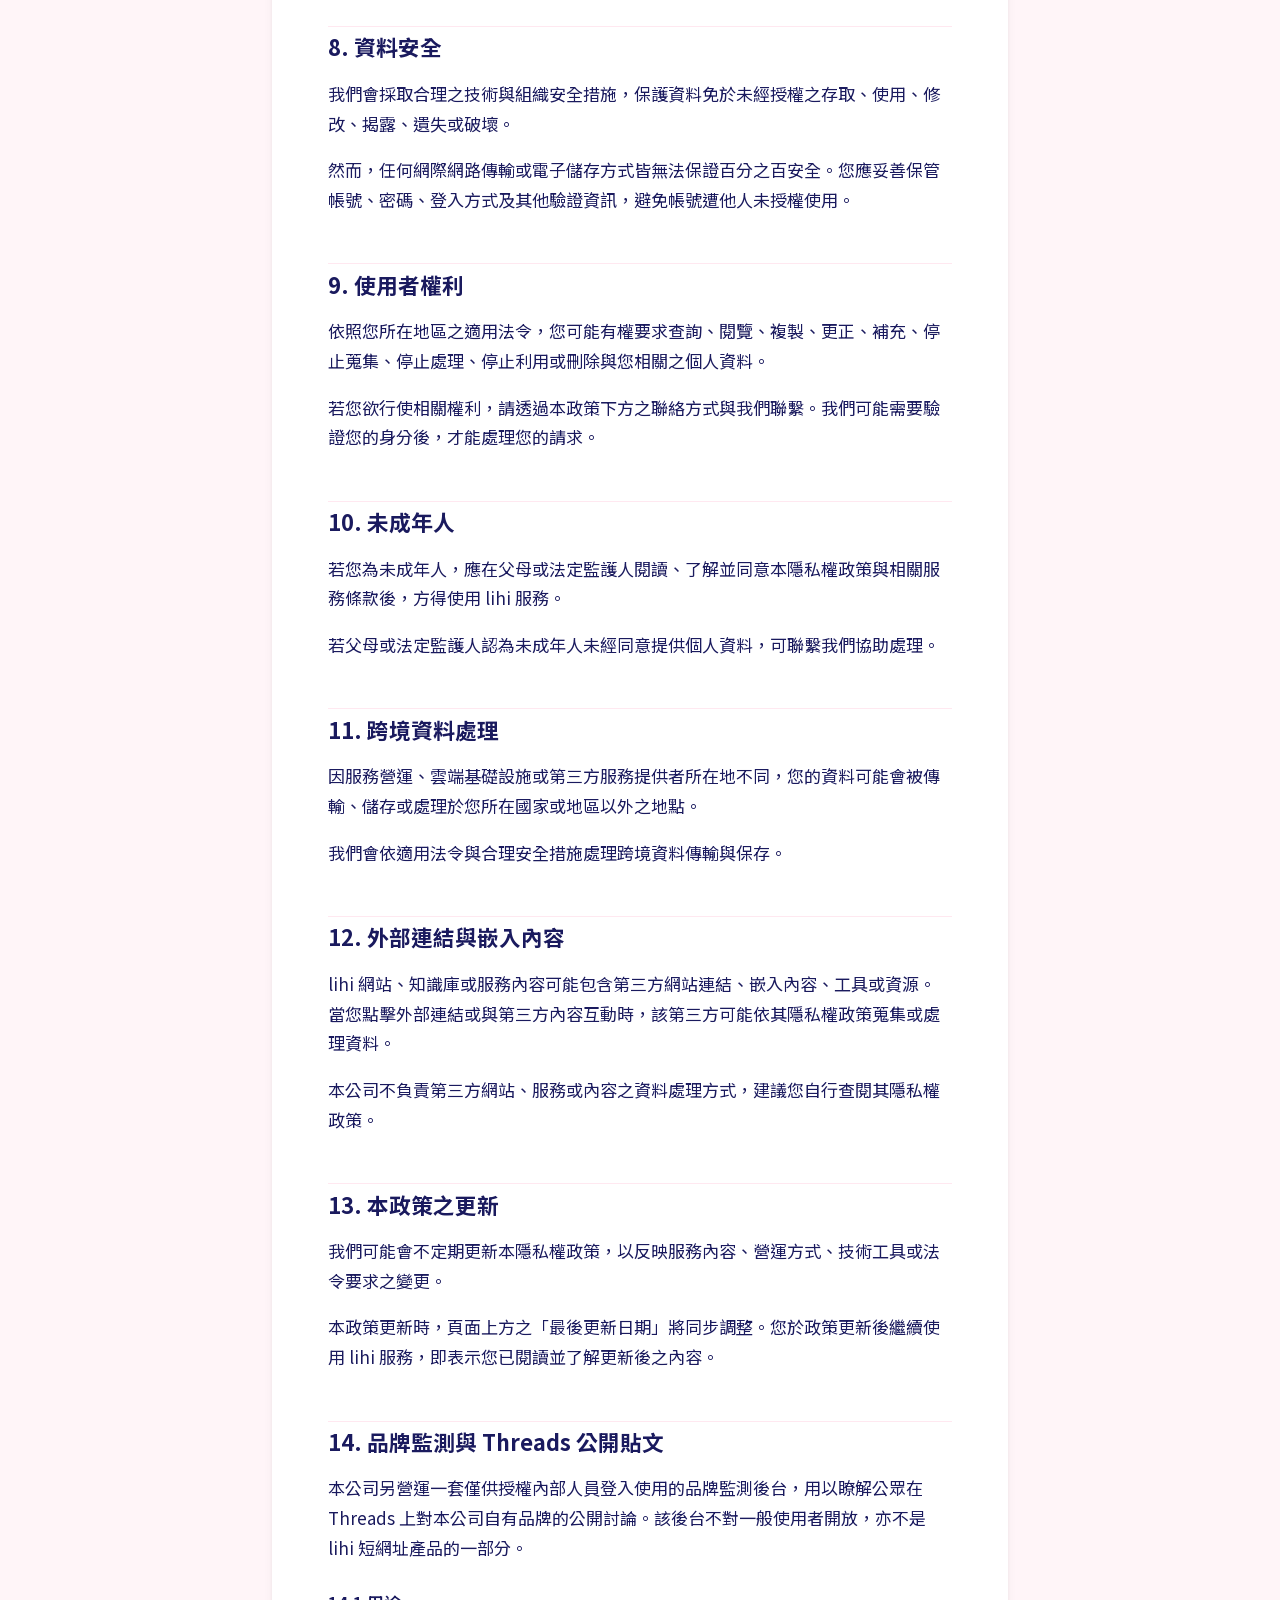
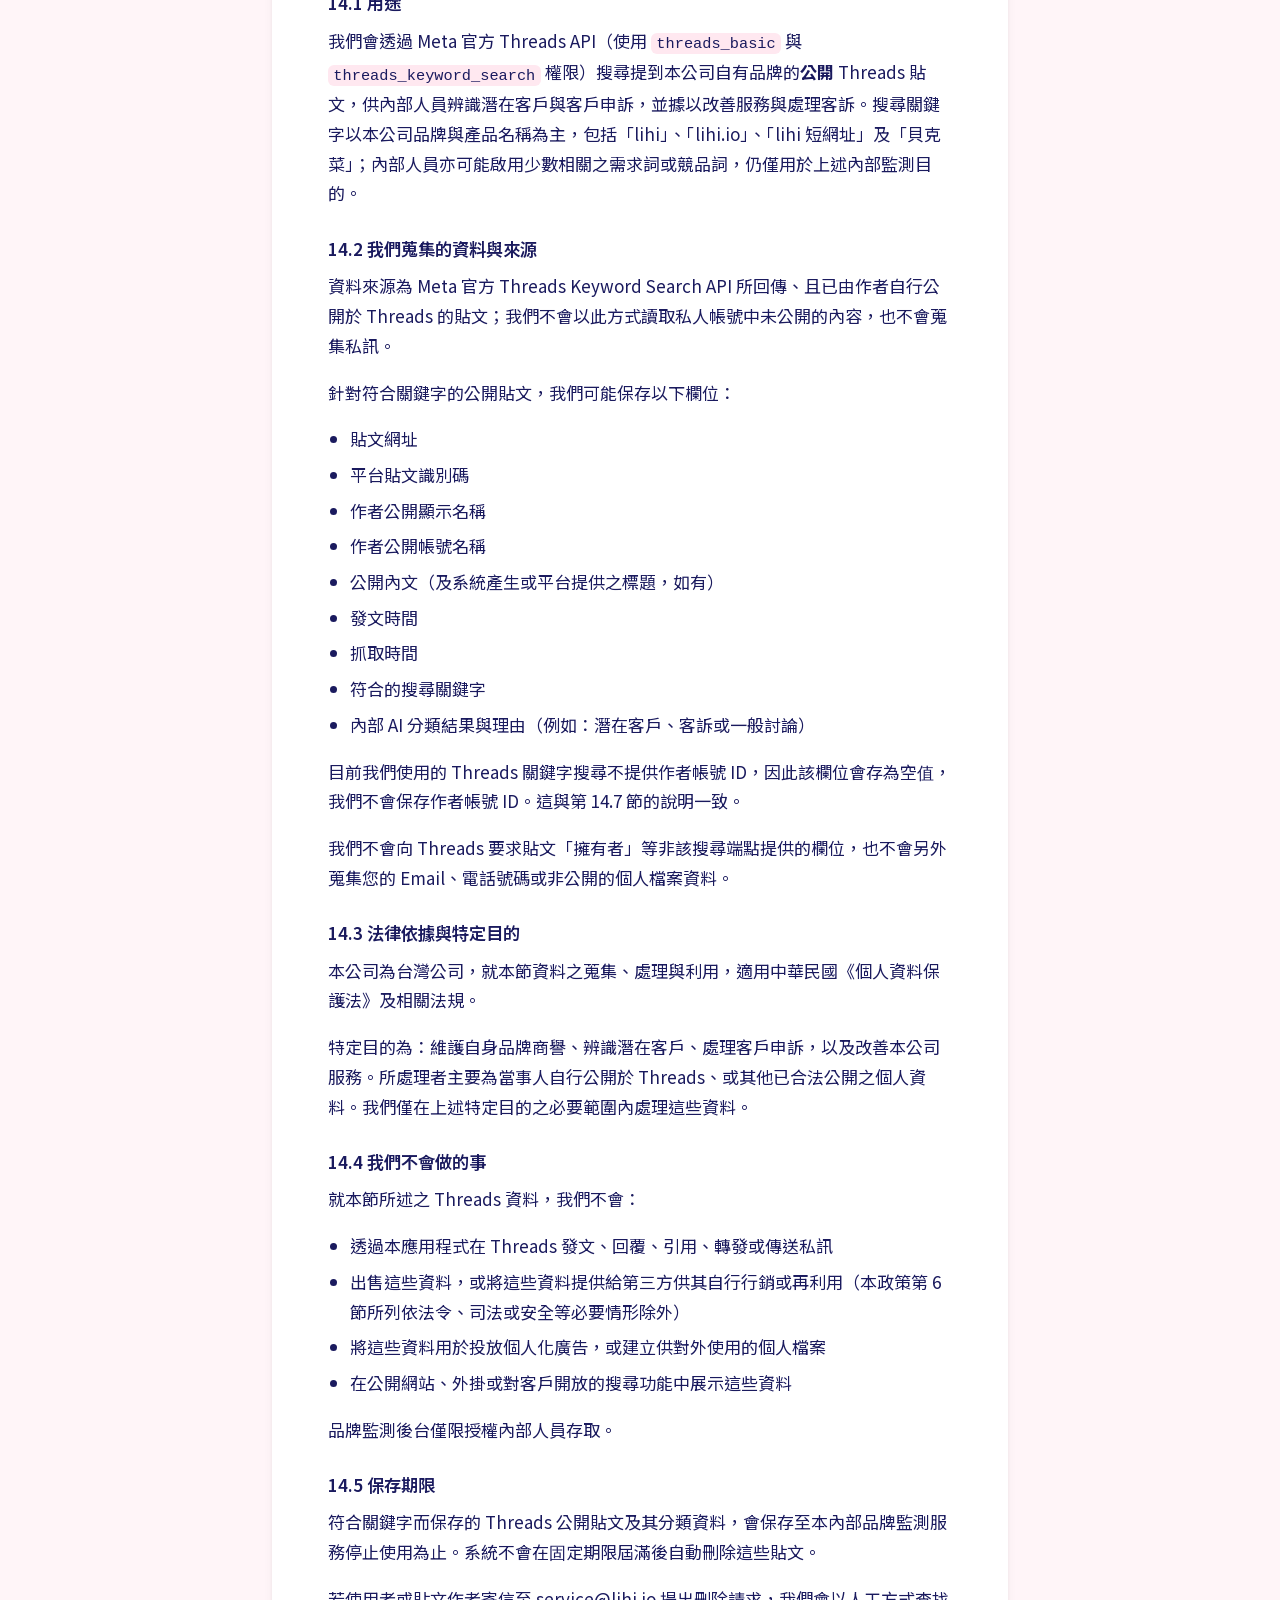
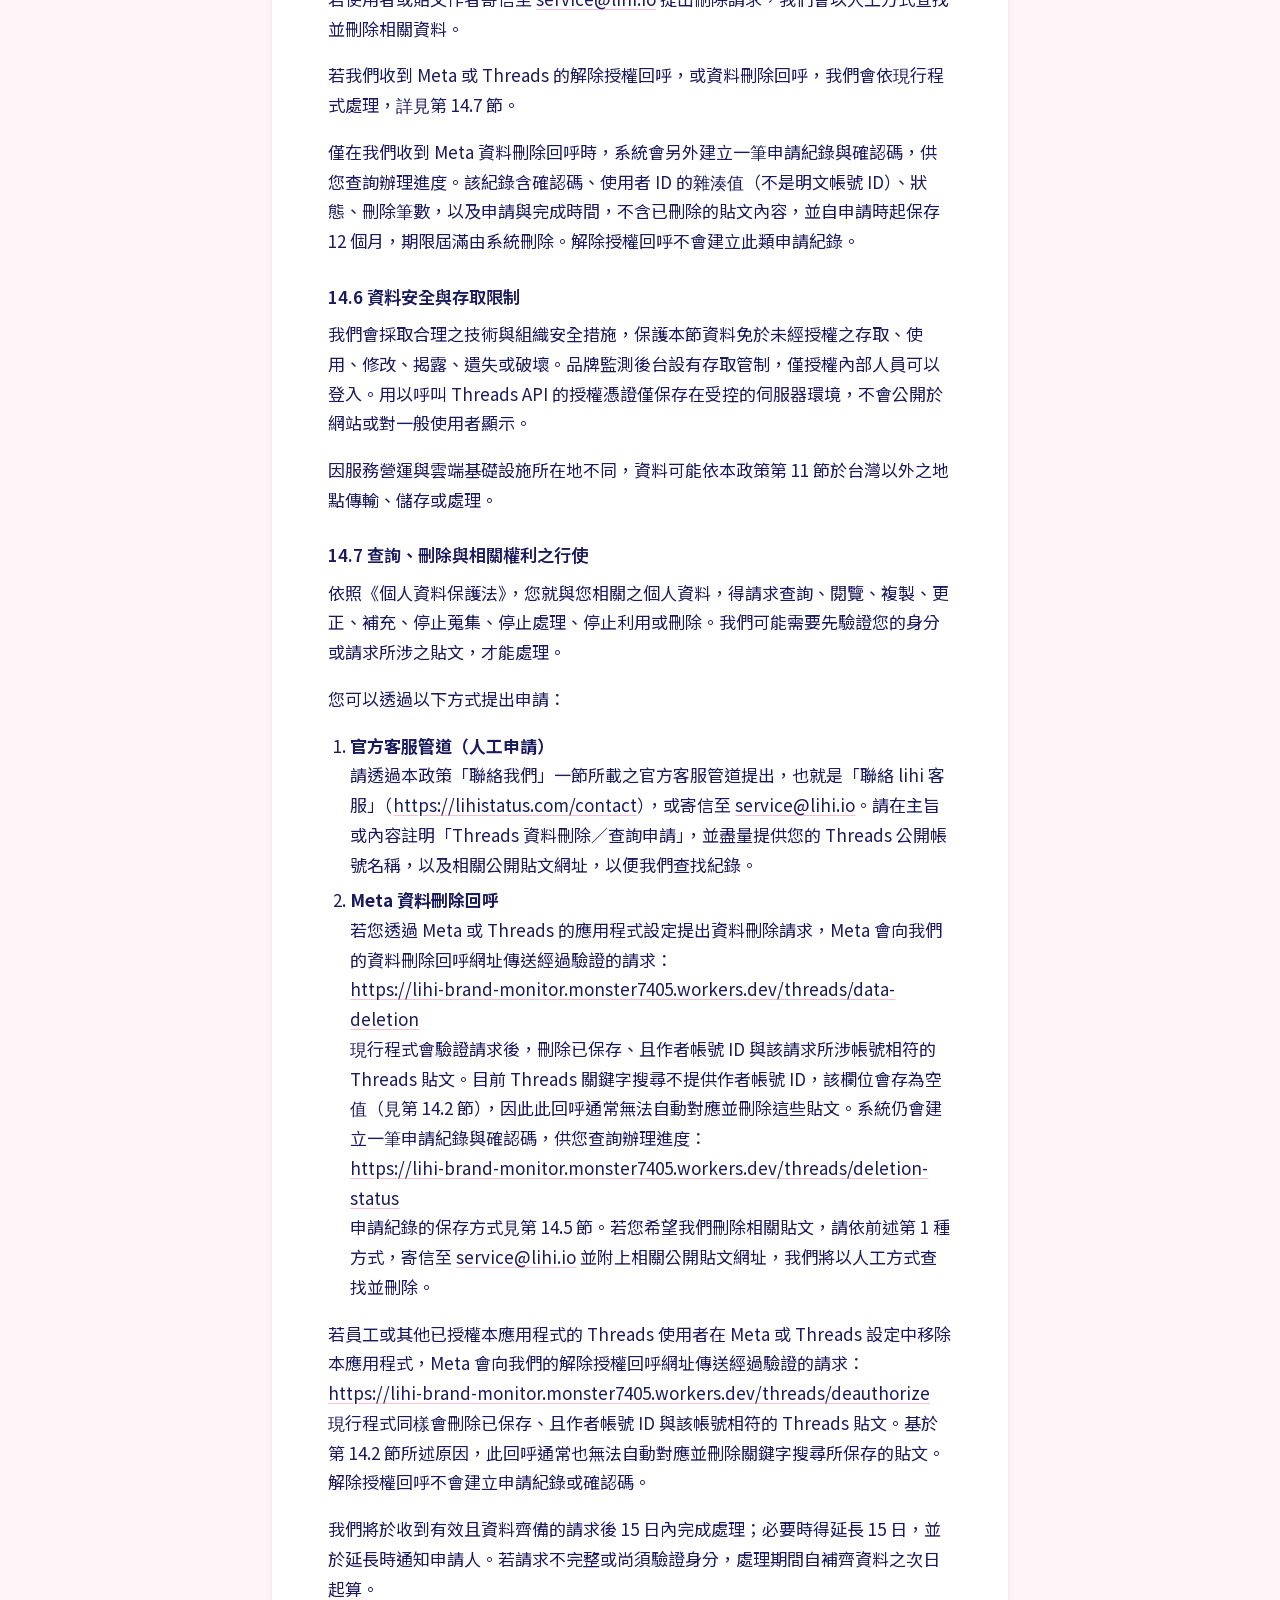
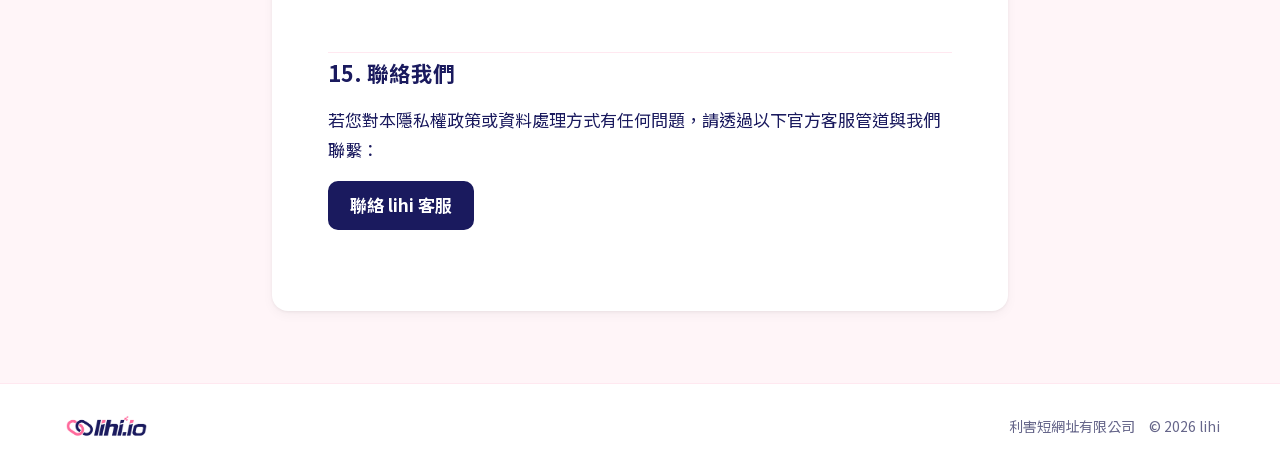
==== commit a05c56d5: "依現況修正 Threads 貼文保存期限，並統一作者 ID 與回呼刪除說明" ====
--- a/index.html
+++ b/index.html
@@ -201,14 +201,13 @@
 <li>平台貼文識別碼</li>
 <li>作者公開顯示名稱</li>
 <li>作者公開帳號名稱</li>
-<li>作者 ID（若 API 有提供）</li>
 <li>公開內文（及系統產生或平台提供之標題，如有）</li>
 <li>發文時間</li>
 <li>抓取時間</li>
 <li>符合的搜尋關鍵字</li>
 <li>內部 AI 分類結果與理由（例如：潛在客戶、客訴或一般討論）</li>
 </ul>
-<p>我們會保存作者 ID（若 API 有提供）；未提供時該欄為空。這與第 14.7 節的說明一致。</p>
+<p>目前我們使用的 Threads 關鍵字搜尋不提供作者帳號 ID，因此該欄位會存為空值，我們不會保存作者帳號 ID。這與第 14.7 節的說明一致。</p>
 <p>我們不會向 Threads 要求貼文「擁有者」等非該搜尋端點提供的欄位，也不會另外蒐集您的 Email、電話號碼或非公開的個人檔案資料。</p>
 <h3 id="s14-3">14.3 法律依據與特定目的</h3>
 <p>本公司為台灣公司，就本節資料之蒐集、處理與利用，適用中華民國《個人資料保護法》及相關法規。</p>
@@ -223,9 +222,10 @@
 </ul>
 <p>品牌監測後台僅限授權內部人員存取。</p>
 <h3 id="s14-5">14.5 保存期限</h3>
-<p>符合關鍵字而保存的 Threads 公開貼文及其分類資料，原則上自抓取之日起保存 12 個月，期限屆滿即刪除。若遇客訴、爭議或法令需要，得於該必要範圍內延長保存，並於原因消失後刪除。</p>
-<p>若您提出有效之刪除請求，或我們經 Meta 資料刪除回呼而得以對應到相關紀錄，我們會依第 14.7 節刪除或說明無法辦理之理由，不待保存期限屆滿。</p>
-<p>為完成刪除請求並供您查詢辦理進度，我們會另將申請紀錄與確認碼保存 12 個月；此類紀錄不含已刪除的內容。</p>
+<p>符合關鍵字而保存的 Threads 公開貼文及其分類資料，會保存至本內部品牌監測服務停止使用為止。系統不會在固定期限屆滿後自動刪除這些貼文。</p>
+<p>若使用者或貼文作者寄信至 <a href="mailto:service@lihi.io">service@lihi.io</a> 提出刪除請求，我們會以人工方式查找並刪除相關資料。</p>
+<p>若我們收到 Meta 或 Threads 的解除授權回呼，或資料刪除回呼，我們會依現行程式處理，詳見第 14.7 節。</p>
+<p>僅在我們收到 Meta 資料刪除回呼時，系統會另外建立一筆申請紀錄與確認碼，供您查詢辦理進度。該紀錄含確認碼、使用者 ID 的雜湊值（不是明文帳號 ID）、狀態、刪除筆數，以及申請與完成時間，不含已刪除的貼文內容，並自申請時起保存 12 個月，期限屆滿由系統刪除。解除授權回呼不會建立此類申請紀錄。</p>
 <h3 id="s14-6">14.6 資料安全與存取限制</h3>
 <p>我們會採取合理之技術與組織安全措施，保護本節資料免於未經授權之存取、使用、修改、揭露、遺失或破壞。品牌監測後台設有存取管制，僅授權內部人員可以登入。用以呼叫 Threads API 的授權憑證僅保存在受控的伺服器環境，不會公開於網站或對一般使用者顯示。</p>
 <p>因服務營運與雲端基礎設施所在地不同，資料可能依本政策第 11 節於台灣以外之地點傳輸、儲存或處理。</p>
@@ -238,11 +238,13 @@
 <li><strong>Meta 資料刪除回呼</strong><br />
 若您透過 Meta 或 Threads 的應用程式設定提出資料刪除請求，Meta 會向我們的資料刪除回呼網址傳送經過驗證的請求：<br />
 <a href="https://lihi-brand-monitor.monster7405.workers.dev/threads/data-deletion">https://lihi-brand-monitor.monster7405.workers.dev/threads/data-deletion</a><br />
-我們會依 Meta 規格驗證請求並啟動刪除作業。您可至下列狀態頁，以前述回呼回傳的確認碼查詢辦理進度：<br />
+現行程式會驗證請求後，刪除已保存、且作者帳號 ID 與該請求所涉帳號相符的 Threads 貼文。目前 Threads 關鍵字搜尋不提供作者帳號 ID，該欄位會存為空值（見第 14.2 節），因此此回呼通常無法自動對應並刪除這些貼文。系統仍會建立一筆申請紀錄與確認碼，供您查詢辦理進度：<br />
 <a href="https://lihi-brand-monitor.monster7405.workers.dev/threads/deletion-status">https://lihi-brand-monitor.monster7405.workers.dev/threads/deletion-status</a><br />
-請注意：Threads 關鍵字搜尋通常不提供發文者帳號 ID。若 API 有提供，我們會依第 14.2 節保存該作者 ID，並可透過此回呼自動對應並刪除；若未提供，我們通常無法記錄其發文者 ID，也就無法透過此回呼自動對應並刪除。若您希望我們刪除此類貼文，請依前述第 1 種方式，寄信至 <a href="mailto:service@lihi.io">service@lihi.io</a> 並附上相關公開貼文網址，我們將以人工方式查找並處理。</li>
+申請紀錄的保存方式見第 14.5 節。若您希望我們刪除相關貼文，請依前述第 1 種方式，寄信至 <a href="mailto:service@lihi.io">service@lihi.io</a> 並附上相關公開貼文網址，我們將以人工方式查找並刪除。</li>
 </ol>
-<p>若員工或其他已授權本應用程式的 Threads 使用者在 Meta 或 Threads 設定中移除本應用程式，我們會廢棄已保存的存取憑證並停止使用該憑證。</p>
+<p>若員工或其他已授權本應用程式的 Threads 使用者在 Meta 或 Threads 設定中移除本應用程式，Meta 會向我們的解除授權回呼網址傳送經過驗證的請求：<br />
+<a href="https://lihi-brand-monitor.monster7405.workers.dev/threads/deauthorize">https://lihi-brand-monitor.monster7405.workers.dev/threads/deauthorize</a><br />
+現行程式同樣會刪除已保存、且作者帳號 ID 與該帳號相符的 Threads 貼文。基於第 14.2 節所述原因，此回呼通常也無法自動對應並刪除關鍵字搜尋所保存的貼文。解除授權回呼不會建立申請紀錄或確認碼。</p>
 <p>我們將於收到有效且資料齊備的請求後 15 日內完成處理；必要時得延長 15 日，並於延長時通知申請人。若請求不完整或尚須驗證身分，處理期間自補齊資料之次日起算。</p>
 <h2 id="s15">15. 聯絡我們</h2>
 <p>若您對本隱私權政策或資料處理方式有任何問題，請透過以下官方客服管道與我們聯繫：</p>
